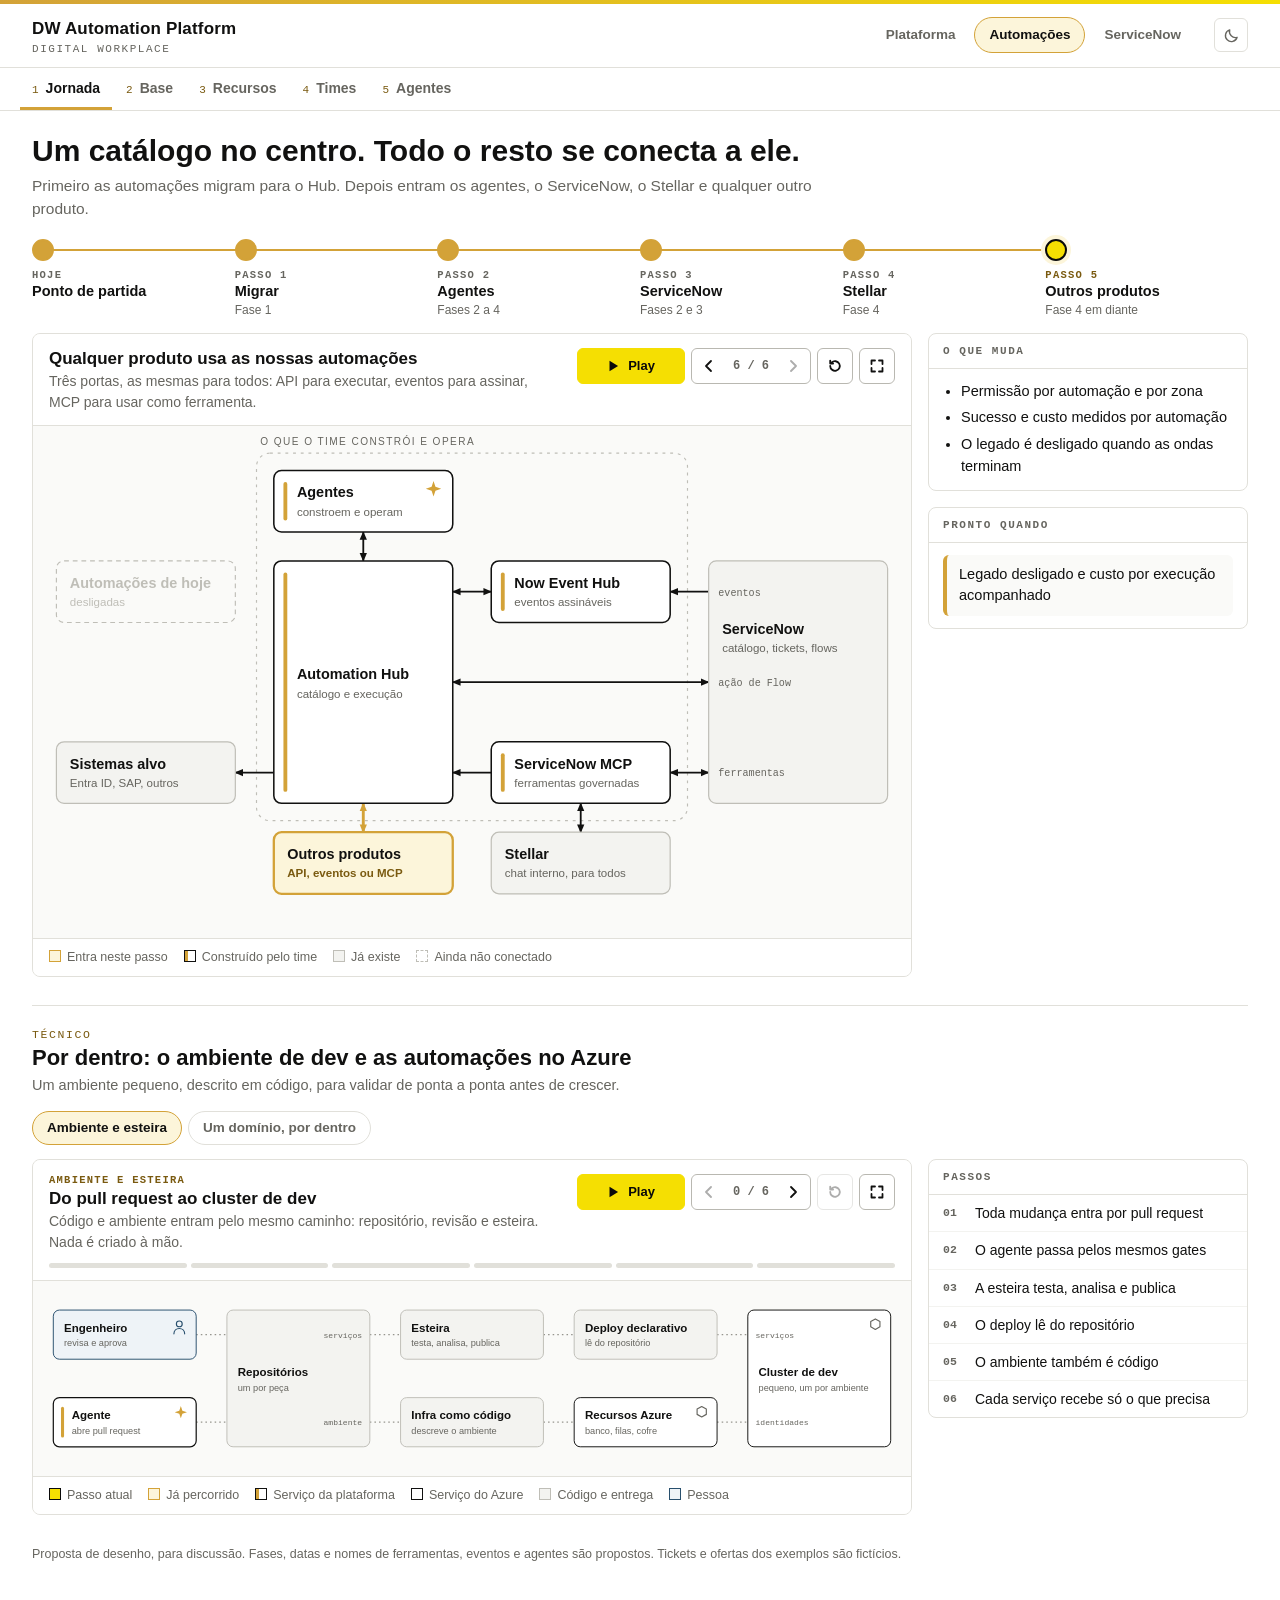
==== automacoes/index.html @ f4c71e17 "ServiceNow: modelo de operação e de desenvolvimento por fase, com cada etapa no Azure; Stellar como " ====
<!doctype html>
<html lang="pt-BR">
<head>
<meta charset="utf-8">
<meta name="viewport" content="width=device-width,initial-scale=1,viewport-fit=cover">
<meta name="robots" content="noindex,nofollow">
<link rel="icon" href="data:image/svg+xml,%3Csvg xmlns='http://www.w3.org/2000/svg' viewBox='0 0 32 32'%3E%3Crect width='32' height='32' rx='7' fill='%23111110'/%3E%3Crect x='7' y='8' width='5' height='16' rx='2.5' fill='%23D3A238'/%3E%3Ccircle cx='20' cy='16' r='5' fill='%23F5DF02'/%3E%3C/svg%3E">
<title>Time de automações · DW Automation Platform</title>
<link rel="stylesheet" href="../assets/site.css?v=6">
<script src="../assets/theme.js?v=6"></script>
</head>
<body>
<header class="band">
  <div class="bar"></div>
  <div class="wrap bandrow">
    <a class="brand" href="../"><b>DW Automation Platform</b><span>Digital Workplace</span></a>
    <nav class="pages" id="pages" aria-label="Páginas"></nav>
    <button class="theme" id="theme" type="button" aria-label="Tema escuro" aria-pressed="false" title="Mudar para o tema escuro">
      <svg class="moon" viewBox="0 0 20 20" aria-hidden="true"><path d="M16.6 12.1A7 7 0 0 1 7.9 3.4a7 7 0 1 0 8.7 8.7z"/></svg>
      <svg class="sun" viewBox="0 0 20 20" aria-hidden="true"><circle cx="10" cy="10" r="3.4"/><path d="M10 2.2v2M10 15.8v2M2.2 10h2M15.8 10h2M4.5 4.5l1.4 1.4M14.1 14.1l1.4 1.4M4.5 15.5l1.4-1.4M14.1 5.9l1.4-1.4"/></svg>
    </button>
  </div>
  <div class="subnav"><div class="wrap"><nav id="nav" aria-label="Seções"></nav></div></div>
</header>
<main class="wrap" id="view"></main>
<footer class="wrap foot">
  <p>Proposta de desenho, para discussão. Fases, datas e nomes de ferramentas, eventos e agentes são propostos. Tickets e ofertas dos exemplos são fictícios.</p>
</footer>
<script src="../assets/map.js?v=6"></script>
<script src="../assets/ui.js?v=6"></script>
<script src="../assets/team-data.js?v=6"></script>
<script src="../assets/team.js?v=6"></script>
</body>
</html>
---- assets/site.css ----
/* DW Automation Platform. Dois temas com a mesma paleta (preto, branco, dourado e amarelo): branco por padrão, escuro por escolha.
   Três páginas com o mesmo cabeçalho; o conteúdo vem dos arquivos de dados em assets/. */
:root{
  --bg:#FFFFFF; --surface:#FAFAF8; --card:#FFFFFF; --faint:#F3F3F0;
  --ink:#111110; --muted:#66655F; --line:#E1E0DA; --ghost:#BFBEB7; --edge:#96958E;
  --gold:#D3A238; --gold-ink:#7A5A10; --gold-soft:#FCF5DA; --yellow:#F5DF02;
  --person:#284F6D; --person-soft:#EEF3F7;
  --go:#1F6B3A; --go-soft:#E7F2E9; --stop:#A3261C; --stop-soft:#FAE9E6;
  --inv:#FCF5DA; --inv-ink:#111110; --inv-acc:#7A5A10; --inv-line:#D3A238;
  --band:#FFFFFF; --band-ink:#111110; --band-muted:#66655F; --band-line:#E1E0DA;
  --tab-acc:#7A5A10; --tab-mark:#D3A238;
  --btn-line:#B9B8B1; --rule:#111110; --rule-w:2px; --r:8px; --r-s:6px; --r-pill:999px;
  --sans:"Helvetica Neue",Helvetica,Arial,sans-serif;
  --mono:ui-monospace,SFMono-Regular,Menlo,Consolas,monospace;
  color-scheme:light;
}
/* Tema escuro: entra pelo botão do cabeçalho (assets/theme.js). Cantos retos, borda clara nos botões. */
:root[data-theme="dark"]{
  --bg:#0F0F0D; --surface:#181711; --card:#1E1D17; --faint:#27261F;
  --ink:#F3F1E9; --muted:#A8A497; --line:#38362D; --ghost:#66625A; --edge:#8F8B7E;
  --gold:#D3A238; --gold-ink:#E3BE62; --gold-soft:#352C12; --yellow:#F5DF02;
  --person:#9CC0DA; --person-soft:#1C2932;
  --go:#86CF9B; --go-soft:#17291C; --stop:#F0988D; --stop-soft:#341A19;
  --inv:#2A281E; --inv-ink:#FFFFFF; --inv-acc:#F5DF02; --inv-line:#F5DF02;
  --band:#0A0A0A; --band-ink:#FFFFFF; --band-muted:#B9B6AB; --band-line:#26251F;
  --tab-acc:#D3A238; --tab-mark:#F5DF02;
  --btn-line:#F3F1E9; --rule:#F3F1E9; --rule-w:3px; --r:0px; --r-s:0px; --r-pill:0px;
  color-scheme:dark;
}

*{box-sizing:border-box}
html{-webkit-text-size-adjust:100%}
body{margin:0;background:var(--bg);color:var(--ink);font:15px/1.5 var(--sans)}
button{font:inherit;color:inherit}
h1,h2,h3,p{margin:0}
[hidden]{display:none!important}
.wrap{max-width:1480px;margin:0 auto;padding-inline:clamp(16px,3vw,32px)}
:focus-visible{outline:2px solid var(--gold);outline-offset:2px}

/* cabeçalho: marca, páginas e tema; logo abaixo, as seções da página */
.band{background:var(--band);color:var(--band-ink);box-shadow:0 1px 0 var(--band-line)}
.bar{height:4px;background:linear-gradient(90deg,#D3A238,#F5DF02)}
.bandrow{display:flex;flex-wrap:wrap;gap:10px 18px;align-items:center;padding-block:12px}
.brand{display:grid;gap:1px;color:inherit;text-decoration:none;margin-right:auto}
.brand b{font-size:17px;letter-spacing:.01em}
.brand span{font:11px var(--mono);letter-spacing:.14em;text-transform:uppercase;color:var(--band-muted)}
.pages{display:flex;gap:4px}
.pages a{color:var(--band-muted);text-decoration:none;font-weight:700;font-size:13.5px;padding:7px 14px;border:1px solid transparent;border-radius:var(--r-pill);white-space:nowrap}
.pages a:hover{color:var(--band-ink);border-color:var(--band-line)}
.pages a[aria-current="page"]{background:var(--inv);border-color:var(--inv-line);color:var(--inv-ink)}
.theme{appearance:none;flex:none;width:34px;height:34px;padding:0;display:grid;place-items:center;border:1px solid var(--line);border-radius:var(--r-s);background:none;color:var(--band-muted);cursor:pointer}
.theme:hover{color:var(--band-ink);border-color:var(--band-ink)}
.theme svg{width:17px;height:17px;fill:none;stroke:currentColor;stroke-width:1.6;stroke-linecap:round;stroke-linejoin:round}
.theme .sun{display:none}
:root[data-theme="dark"] .theme .sun{display:block}
:root[data-theme="dark"] .theme .moon{display:none}
.subnav{border-top:1px solid var(--band-line)}
#nav{display:flex;flex-wrap:wrap;gap:0 2px;margin-inline:-12px}
.tab{appearance:none;border:0;background:none;color:var(--band-muted);font-weight:700;font-size:14px;padding:10px 12px 8px;border-bottom:3px solid transparent;cursor:pointer;white-space:nowrap}
.tab:hover{color:var(--band-ink)}
.tab[aria-current="page"]{color:var(--band-ink);border-bottom-color:var(--tab-mark)}
.tab i{font:normal 11px var(--mono);color:var(--tab-acc);margin-right:7px}

/* cabeçalho de cada tela e de cada bloco */
main{padding-block:24px 8px;display:grid;gap:18px;grid-template-columns:minmax(0,1fr)}
.head{display:grid;gap:6px}
.head h1{font-size:clamp(22px,2.5vw,30px);line-height:1.15;text-wrap:balance}
.head .lead{color:var(--muted);max-width:96ch;font-size:15.5px}
.eyebrow{font:11.5px var(--mono);letter-spacing:.14em;text-transform:uppercase;color:var(--gold-ink)}
.sect{display:grid;gap:4px;margin-top:10px;padding-top:22px;border-top:1px solid var(--line);scroll-margin-top:12px}
.sect h2{font-size:clamp(18px,1.9vw,22px);line-height:1.2;text-wrap:balance}
.sect .sub{color:var(--muted);font-size:14.5px;max-width:96ch}
.part{display:grid;gap:14px;grid-template-columns:minmax(0,1fr)}

/* menu de troca: uma linha de botões, com o nome do grupo antes de cada grupo */
.seg{display:flex;flex-wrap:wrap;gap:8px 20px;align-items:center}
.seg-grp{display:flex;flex-wrap:wrap;gap:6px;align-items:center;min-width:0}
.seg-g{font:11px var(--mono);letter-spacing:.12em;text-transform:uppercase;color:var(--muted);margin-right:2px}
.seg-b{appearance:none;border:1px solid var(--line);border-radius:var(--r-pill);background:var(--card);color:var(--muted);font-weight:700;font-size:13.5px;line-height:1.2;padding:8px 14px;cursor:pointer;white-space:nowrap}
.seg-b:hover{border-color:var(--ink);color:var(--ink)}
.seg-b[aria-pressed="true"]{background:var(--inv);border-color:var(--inv-line);color:var(--inv-ink)}
.seg-b i{font:normal 11px var(--mono);margin-left:7px;color:var(--muted)}
.seg-b[aria-pressed="true"] i{color:var(--inv-acc)}

/* linha do tempo: fases e passos da jornada */
.tl{list-style:none;margin:0;padding:0;display:grid;grid-auto-flow:column;grid-auto-columns:minmax(0,1fr)}
.tl li{position:relative;min-width:0}
.tl li:before{content:"";position:absolute;left:11px;right:-11px;top:10px;height:2px;background:var(--line)}
.tl li:last-child:before{display:none}
.tl li.reached:before{background:var(--gold)}
.tl li.now:before{background:var(--line)}
.tl-b{appearance:none;border:0;background:none;width:100%;padding:0 12px 0 0;text-align:left;cursor:pointer;display:grid;gap:1px;position:relative;min-width:0}
.tl-b i{display:block;width:22px;height:22px;border-radius:50%;border:2px solid var(--ghost);background:var(--bg);margin-bottom:7px;transition:background .2s,border-color .2s,box-shadow .2s}
.tl-b:hover i{border-color:var(--ink)}
.reached .tl-b i{border-color:var(--gold);background:var(--gold)}
.now .tl-b i{border-color:#0A0A0A;background:var(--yellow);box-shadow:0 0 0 4px var(--gold-soft)}
.tl-b b{font:700 10.5px var(--mono);letter-spacing:.12em;text-transform:uppercase;color:var(--muted)}
.tl-b span{font-weight:700;font-size:14.5px;line-height:1.25;color:var(--muted)}
.tl-b small{color:var(--muted);font-size:12px}
.reached .tl-b span{color:var(--ink)}
.now .tl-b b{color:var(--gold-ink)}

/* palco: o que se vê, os controles, o desenho e a legenda */
.work{display:grid;gap:16px;grid-template-columns:minmax(0,1fr) 320px;align-items:start}
.work.solo{grid-template-columns:minmax(0,1fr)}
.stage{border:1px solid var(--line);border-radius:var(--r);background:var(--surface);min-width:0;overflow:hidden;overflow:clip}
.stage-head{background:var(--card);border-bottom:1px solid var(--line)}
.stage.deck .stage-head{position:sticky;top:0;z-index:3}   /* no quadro, o texto do passo acompanha a rolagem */
.stage-top{display:flex;flex-wrap:wrap;gap:10px 16px;align-items:flex-start;justify-content:space-between;padding:14px 16px 12px}
.stage.play .stage-top{padding-bottom:10px}
.stage.quiet .stage-top{padding-bottom:12px}
.stage.quiet .prog{display:none}
.st-text{flex:1 1 340px;min-width:0;display:grid;gap:2px;align-content:start}
.st-text .k{font:700 10.5px var(--mono);letter-spacing:.12em;text-transform:uppercase;color:var(--gold-ink)}
.st-text h2{font-size:17px;line-height:1.25}
.st-text .js-sub{color:var(--muted);font-size:14px;max-width:92ch}
.st-text .js-sub b{font:700 10.5px var(--mono);letter-spacing:.12em;text-transform:uppercase;color:var(--gold-ink);margin-right:7px}
.st-text .js-sub b.cnt{margin:0 0 0 4px;white-space:nowrap}
.st-text .two{display:grid;grid-template-columns:repeat(2,minmax(0,1fr));gap:4px 28px}
.stage.wide .st-text .js-sub{max-width:150ch}
.ctl{display:flex;flex-wrap:wrap;gap:6px;align-items:center}
.btn{appearance:none;border:1px solid var(--btn-line);border-radius:var(--r-s);background:var(--card);font-weight:700;font-size:13px;padding:8px 12px;cursor:pointer}
.btn:hover:not(:disabled){border-color:var(--ink)}
.btn.pri,.btn.pri:hover:not(:disabled){display:inline-flex;align-items:center;justify-content:center;gap:7px;height:36px;min-width:108px;padding:0 14px 0 12px;background:var(--yellow);border-color:var(--yellow);color:#0A0A0A}
.btn:disabled{opacity:.38;cursor:default}
.ib{appearance:none;flex:none;width:36px;height:36px;padding:0;display:grid;place-items:center;border:1px solid var(--btn-line);border-radius:var(--r-s);background:var(--card);color:var(--ink);cursor:pointer}
.ib:hover:not(:disabled){border-color:var(--ink)}
.ib:disabled{opacity:.34;cursor:default}
.ib svg,.btn svg{width:16px;height:16px;fill:none;stroke:currentColor;stroke-width:1.8;stroke-linecap:round;stroke-linejoin:round}
.ctl-nav{display:flex;align-items:center;border:1px solid var(--btn-line);border-radius:var(--r-s);background:var(--card)}
.ctl-nav .ib{border:0;background:none;width:34px;height:34px}
.ctl-n{font:700 12px var(--mono);font-variant-numeric:tabular-nums;min-width:50px;text-align:center;color:var(--muted)}
.prog{display:flex;gap:4px;padding:0 16px 12px}
.prog button{appearance:none;flex:1;min-width:0;height:5px;padding:0;border:0;border-radius:3px;background:var(--line);cursor:pointer;position:relative}
.prog button:before{content:"";position:absolute;inset:-9px 0}
.prog button:hover{background:var(--ghost)}
.prog button.past{background:var(--gold)}
.prog button.cur{background:var(--ink)}
.prog button.cur.run{background:var(--line);overflow:hidden}
.prog button.cur.run:after{content:"";position:absolute;inset:0;background:var(--ink);transform-origin:left center;animation:fill var(--dwell,3000ms) linear both}
@keyframes fill{from{transform:scaleX(0)}to{transform:scaleX(1)}}
.scroll{overflow-x:auto;padding:6px 8px}
.map{display:block;width:100%;height:auto;min-width:780px;max-width:1180px;margin:0 auto}
.legend{display:flex;flex-wrap:wrap;gap:6px 16px;padding:9px 16px;border-top:1px solid var(--line);background:var(--card);font-size:12.5px;color:var(--muted)}
.legend i{display:inline-block;width:12px;height:12px;margin-right:6px;vertical-align:-1px;border:1.5px solid var(--ghost);background:var(--card)}
.legend .l-core{border-color:var(--ink);box-shadow:inset 3px 0 0 var(--gold)}
.legend .l-az{border-color:var(--ink)}
.legend .l-ext{background:var(--faint)}
.legend .l-person{border-color:var(--person);background:var(--person-soft)}
.legend .l-act{border-color:#0A0A0A;background:var(--yellow)}
.legend .l-new{border-color:var(--gold);background:var(--gold-soft)}
.legend .l-ghost{border-style:dashed}
.legend .l-team{border-color:var(--person);background:var(--person-soft);box-shadow:inset 3px 0 0 var(--person)}
.legend .rq{color:var(--stop);margin-right:5px} .legend .ar{font-family:var(--mono);color:var(--gold-ink);margin-right:5px}

/* painel lateral: passos, o que entra, critério de saída */
.side{display:grid;gap:16px;min-width:0}
.panel{border:1px solid var(--line);border-radius:var(--r);background:var(--card);min-width:0;overflow:hidden}
.panel>h2{font:700 11px var(--mono);letter-spacing:.14em;text-transform:uppercase;color:var(--muted);padding:11px 14px;border-bottom:1px solid var(--line)}
.steps{list-style:none;margin:0;padding:0}
.steps li{display:grid;grid-template-columns:26px minmax(0,1fr);gap:3px 6px;padding:9px 14px;border-bottom:1px solid var(--faint);cursor:pointer;font-size:14px;line-height:1.3}
.steps li:last-child{border-bottom:0}
.steps .n{font:700 11.5px var(--mono);color:var(--muted);padding-top:2px}
.steps b{font-weight:400}
.steps li.past{color:var(--muted)}
.steps li.cur{background:var(--gold-soft)} .steps li.cur b{font-weight:700} .steps li.cur .n{color:var(--gold-ink)}
.steps li:hover{background:var(--faint)} .steps li.cur:hover{background:var(--gold-soft)}
.pbody{padding:12px 14px;display:grid;gap:10px;font-size:14.5px}
.pbody ul{margin:0;padding-left:18px;display:grid;gap:5px}
.gate{border-left:4px solid var(--gold);border-radius:var(--r-s);background:var(--surface);padding:9px 12px}
.lab{font:700 10.5px var(--mono);letter-spacing:.12em;text-transform:uppercase;color:var(--muted)}
.link{appearance:none;border:0;background:none;padding:0;color:var(--gold-ink);font-weight:700;text-decoration:underline;text-underline-offset:2px;cursor:pointer;text-align:left;font-size:14px}
.link:hover{color:var(--ink)}
.goes{display:flex;flex-wrap:wrap;gap:6px}

/* quadro de artefatos: o que cada caso de uso entrega */
.board{display:grid;gap:12px;padding:16px;grid-template-columns:repeat(12,minmax(0,1fr));grid-auto-rows:max-content;align-items:start}
.ac{grid-column:span 4;border:1px solid var(--line);border-radius:var(--r);background:var(--card);display:grid;align-content:start;min-width:0;overflow:hidden;transition:opacity .25s,border-color .2s,box-shadow .2s}
.ac.wide{grid-column:span 8}
.ac.dim{opacity:.36}
.ac.act{border-color:var(--gold);box-shadow:0 0 0 2px var(--gold)}
.ac>header{display:grid;gap:3px;padding:10px 12px 9px;border-bottom:1px solid var(--faint);transition:background .2s}
.ac.act>header{background:var(--gold-soft)}
.ac>header small{font:700 10px var(--mono);letter-spacing:.12em;text-transform:uppercase;color:var(--muted)}
.ac>header b{font-size:14.5px;line-height:1.25}
.ac-b{padding:10px 12px 12px;display:grid;gap:9px;font-size:13.5px;line-height:1.4}
.ac>footer{padding:7px 12px;border-top:1px solid var(--faint);font:10.5px var(--mono);letter-spacing:.04em;color:var(--muted)}
.st{display:inline-block;justify-self:start;font:700 10px var(--mono);letter-spacing:.08em;text-transform:uppercase;padding:2px 8px;border-radius:var(--r-pill);background:var(--faint);color:var(--muted);white-space:nowrap}
.st-ok{background:var(--go-soft);color:var(--go)} .st-ko{background:var(--stop-soft);color:var(--stop)} .st-wait{background:var(--gold-soft);color:var(--gold-ink)}
.kv{margin:0;display:grid;gap:6px}
.kv div{display:grid;grid-template-columns:104px minmax(0,1fr);gap:8px}
.kv dt{color:var(--muted);font-size:12.5px}
.kv dd{margin:0;overflow-wrap:anywhere}
.fld{list-style:none;margin:0;padding:0}
.fld li{display:grid;gap:4px;padding:8px 0;border-top:1px solid var(--faint)}
.fld li:first-child{border-top:0;padding-top:0} .fld li:last-child{padding-bottom:0}
.ac.wide .fld li{grid-template-columns:minmax(0,1fr) minmax(0,1.5fr) minmax(0,1.1fr);gap:4px 14px;align-items:baseline;padding:9px 0}
.fld b em{font-style:normal;color:var(--stop);margin-left:3px}
.fld .ty{font-size:12.5px;color:var(--muted);display:grid;gap:4px}
.fld .to{font:11.5px var(--mono);color:var(--gold-ink)}
.opts{display:flex;flex-wrap:wrap;gap:4px}
.opts i{font-style:normal;font-size:12px;line-height:1.5;border:1px solid var(--line);border-radius:var(--r-pill);padding:0 8px;background:var(--surface)}
.flow{list-style:none;margin:0;padding:0}
.flow li{position:relative;padding:0 0 11px 22px;display:grid;gap:1px}
.flow li:last-child{padding-bottom:0}
.flow li:before{content:"";position:absolute;left:0;top:4px;width:10px;height:10px;border-radius:50%;border:2px solid var(--ghost);background:var(--card)}
.flow li:after{content:"";position:absolute;left:6px;top:17px;bottom:-1px;width:2px;background:var(--line)}
.flow li:last-child:after{display:none}
.flow small{font:700 10px var(--mono);letter-spacing:.1em;text-transform:uppercase;color:var(--muted)}
.flow li.hl:before{border-color:var(--gold);background:var(--gold)}
.flow li.hl small{color:var(--gold-ink)}
.flow .ends{display:grid;gap:4px;margin-top:3px}
.slabar{position:relative;height:8px;border-radius:4px;background:var(--faint);margin:16px 0 2px}
.slabar i{position:absolute;inset:0 auto 0 0;border-radius:4px;background:var(--gold)}
.slabar span{position:absolute;top:-17px;transform:translateX(-50%);font:700 10px var(--mono);color:var(--gold-ink);white-space:nowrap}
.slabar span:after{content:"";position:absolute;left:50%;top:14px;width:2px;height:14px;background:var(--ink)}
.rows{list-style:none;margin:0;padding:0}
.rows li{display:flex;justify-content:space-between;align-items:baseline;gap:10px;padding:6px 0;border-top:1px solid var(--faint)}
.rows li:first-child{border-top:0;padding-top:0} .rows li:last-child{padding-bottom:0}
.rows li>span{min-width:0;overflow-wrap:anywhere}
.rows small{display:block;color:var(--muted);font-size:12px}
.rows li.new{margin-inline:-6px;padding-inline:6px;background:var(--gold-soft);border-radius:var(--r-s);border-top-color:transparent}
.rows li.new+li{border-top-color:transparent}
.code{margin:0;font:12px/1.55 var(--mono);background:var(--faint);border-radius:var(--r-s);padding:10px 12px;overflow-x:auto;white-space:pre;tab-size:2}
.code b{font-weight:700;color:var(--gold-ink)}
.q{margin:0;border-left:3px solid var(--gold);padding:1px 0 1px 10px}
.pv{display:grid;gap:8px;border:1px solid var(--line);border-radius:var(--r-s);background:var(--surface);padding:11px 12px 12px}
.pv-f{display:grid;gap:3px}
.pv-f small{font-size:12px;color:var(--muted)} .pv-f em{font-style:normal;color:var(--stop);margin-left:3px}
.pv-f i{font-style:normal;display:block;border:1px solid var(--btn-line);border-radius:var(--r-s);background:var(--card);padding:5px 9px;min-height:30px;position:relative}
.pv-f i.ph{color:var(--muted)}
.pv-f i.choice,.pv-f i.ref,.pv-f i.date{padding-right:26px}
.pv-f i.choice:after{content:"";position:absolute;right:10px;top:10px;width:6px;height:6px;border:solid var(--muted);border-width:0 1.6px 1.6px 0;transform:rotate(45deg)}
.pv-f i.ref:after{content:"";position:absolute;right:9px;top:8px;width:9px;height:9px;border:1.6px solid var(--muted);border-radius:50%}
.pv-c{display:flex;gap:8px;align-items:center}
.pv-c i{flex:none;width:16px;height:16px;border:1px solid var(--btn-line);border-radius:3px;background:var(--card);position:relative}
.pv-c i.on{background:var(--ink);border-color:var(--ink)}
.pv-c i.on:after{content:"";position:absolute;left:5px;top:1.5px;width:4px;height:8px;border:solid var(--bg);border-width:0 2px 2px 0;transform:rotate(45deg)}
.pv-b{justify-self:start;margin-top:2px;font-weight:700;font-size:12.5px;background:var(--ink);color:var(--bg);border-radius:var(--r-s);padding:5px 14px}
.doc{display:grid;gap:8px}
.doc p{display:grid;gap:1px}
.doc b{font:700 10px var(--mono);letter-spacing:.12em;text-transform:uppercase;color:var(--gold-ink)}

/* modelo operacional: uma coluna por etapa; em cada uma, o que fica com o time e o que a plataforma assume, fase a fase */
.opm{display:grid;gap:14px;padding:14px 16px 16px;grid-template-columns:minmax(0,1fr)}
.opm-top{display:flex;flex-wrap:wrap;gap:8px 28px;align-items:center;justify-content:space-between}
.opm-top>div{display:flex;flex-wrap:wrap;gap:6px;align-items:center}
.opm-top .lab{margin-right:4px}
.who{font-weight:700;font-size:12.5px;line-height:1.5;color:var(--person);background:var(--person-soft);border:1px solid var(--person);border-radius:var(--r-pill);padding:1px 11px}
.pc{font:700 11px/1.5 var(--mono);color:var(--ink);text-decoration:none;border:1.5px solid var(--ink);border-radius:var(--r-s);padding:2px 9px 2px 11px;background:var(--card);box-shadow:inset 3px 0 0 var(--gold);white-space:nowrap}
a.pc:hover{border-color:var(--gold)}
.pc.ghost{border:1.5px dashed var(--ghost);color:var(--muted);box-shadow:none;background:none}
.pc.was{border:1.5px solid var(--ghost);color:var(--muted);box-shadow:none;background:var(--faint)}
.pc.new{background:var(--gold-soft);border-color:var(--gold)}
.opm-row{list-style:none;margin:0;padding:0;display:grid;gap:16px 8px;grid-template-columns:repeat(6,minmax(0,1fr));grid-auto-rows:auto}
.opm-s{display:grid;grid-row:span 3;grid-template-rows:subgrid;row-gap:6px;min-width:0}
.opm-h{--notch:11px;display:flex;align-items:center;gap:8px;min-width:0;min-height:36px;padding:6px 18px;background:var(--faint);transition:background .2s;
  clip-path:polygon(0 0,calc(100% - 11px) 0,100% 50%,calc(100% - 11px) 100%,0 100%,var(--notch) 50%)}
.opm-s:first-child .opm-h{--notch:0px;padding-left:12px}   /* a primeira etapa de cada linha não tem o encaixe à esquerda */
.opm-h i{font:normal 700 11px var(--mono);color:var(--muted)}
.opm-h b{font-size:14px;line-height:1.2}
.opm-s.live .opm-h{background:var(--gold-soft)} .opm-s.live .opm-h i{color:var(--gold-ink)}
.opm-s.fresh .opm-h{background:var(--yellow);color:#0A0A0A} .opm-s.fresh .opm-h i{color:#0A0A0A}
.opm-t{border:1px solid var(--line);border-left:3px solid var(--ghost);border-radius:var(--r-s);background:var(--card);padding:8px 10px 9px;display:grid;gap:3px;align-content:start;transition:background .2s,border-color .2s}
.opm-t small{font:700 9.5px var(--mono);letter-spacing:.12em;text-transform:uppercase;color:var(--muted)}
.opm-t p{font-size:13px;line-height:1.38}
.opm-s.live .opm-t{border-left-color:var(--person);background:var(--person-soft)} .opm-s.live .opm-t small{color:var(--person)}
.opm-c{list-style:none;margin:0;padding:0;display:grid;gap:6px;align-content:start}
.opm-cap{appearance:none;width:100%;text-align:left;font:inherit;color:inherit;border:1px solid var(--line);border-radius:var(--r-s);background:var(--card);padding:8px 10px 9px;display:grid;gap:4px;box-shadow:inset 3px 0 0 var(--gold);transition:background .2s,border-color .2s}
button.opm-cap{cursor:pointer} button.opm-cap:hover{border-color:var(--ink)}
.opm-cap .ph{font:700 9.5px var(--mono);letter-spacing:.12em;text-transform:uppercase;color:var(--gold-ink)}
.opm-cap .tx{font-size:13px;line-height:1.38}
.opm-cap .ft{display:flex;flex-wrap:wrap;gap:4px 5px;align-items:center}
.opm-cap .pz{font:10px/1.5 var(--mono);border:1px solid var(--line);border-radius:calc(var(--r-s) / 2);padding:0 5px;color:var(--muted);background:var(--card)}
.opm-cap .in{margin-left:auto;font-weight:700;font-size:11.5px;color:var(--gold-ink);white-space:nowrap}
.opm-c li.ghost .opm-cap{border-style:dashed;border-color:var(--ghost);background:none;box-shadow:none;color:var(--muted)}
.opm-c li.ghost .ph{color:var(--muted)} .opm-c li.ghost .pz{background:none}
.opm-c li.new .opm-cap{border-color:var(--gold);background:var(--gold-soft);box-shadow:0 0 0 1px var(--gold)}
.opm-c li.new .pz{border-color:var(--gold)}

/* blocos abaixo do palco */
.below{display:grid;gap:18px}
.cols{display:grid;gap:14px;grid-template-columns:repeat(auto-fit,minmax(230px,1fr))}
.cols.n6{grid-template-columns:repeat(3,minmax(0,1fr))}
.col{border-top:var(--rule-w) solid var(--rule);padding-top:10px;display:grid;gap:6px;align-content:start}
.col h3{font-size:15px}
.col p,.col li{font-size:14px;color:var(--muted)}
.col ul{margin:0;padding-left:18px;display:grid;gap:4px}
.tscroll{overflow-x:auto;border:1px solid var(--line);border-radius:var(--r)}
table{border-collapse:collapse;width:100%;font-size:14px;background:var(--card)}
th{text-align:left;font:700 10.5px var(--mono);letter-spacing:.12em;text-transform:uppercase;color:var(--muted);padding:10px 12px;border-bottom:2px solid var(--ink);white-space:nowrap}
td{padding:10px 12px;border-bottom:1px solid var(--faint);vertical-align:top}
tr:last-child td{border-bottom:0}
td.was{color:var(--muted)} td.nb{white-space:nowrap}
.aside{font-size:14px;color:var(--muted);max-width:110ch}
.aside b{color:var(--ink)}
.aside a{color:var(--gold-ink);font-weight:700;text-underline-offset:2px}
.aside a:hover{color:var(--ink)}
.foot{padding-block:22px 34px;color:var(--muted);font-size:12.5px}

/* semáforo de governança */
.sem{display:grid;gap:12px;grid-template-columns:repeat(3,minmax(0,1fr))}
.sem div{border:1px solid var(--line);border-radius:var(--r);background:var(--card);padding:14px 14px 14px 18px;display:grid;gap:5px;align-content:start;position:relative;overflow:hidden}
.sem div:before{content:"";position:absolute;inset:0 auto 0 0;width:5px;background:var(--gold)}
.sem .c-verde:before{background:var(--go)} .sem .c-vermelho:before{background:var(--stop)}
.sem small{font:700 10.5px var(--mono);letter-spacing:.12em;text-transform:uppercase;color:var(--gold-ink)}
.sem .c-verde small{color:var(--go)} .sem .c-vermelho small{color:var(--stop)}
.sem b{font-size:15px;line-height:1.3}
.sem span{font-size:14px;color:var(--muted)}

/* página do time: trilho de passos, cartões, escada de decisão, catálogo de funções */
.mono{font-family:var(--mono);font-size:13.5px}
.mut{color:var(--muted)}
.rail{display:grid;gap:14px}
.rhead,.rstep{display:grid;grid-template-columns:30px minmax(0,1fr) minmax(0,1.5fr) 190px;gap:4px 16px;align-items:baseline}
.rhead{font:700 10.5px var(--mono);letter-spacing:.12em;text-transform:uppercase;color:var(--muted);padding:0 14px 0 18px}
.rsec{border:1px solid var(--line);border-left:4px solid var(--gold);border-radius:var(--r);background:var(--card);overflow:hidden}
.rsec header{display:flex;flex-wrap:wrap;gap:4px 12px;align-items:baseline;padding:10px 14px;background:var(--surface);border-bottom:1px solid var(--line)}
.rsec header b{font-size:15px} .rsec header small{color:var(--muted);font-size:12.5px}
.rstep{padding:10px 14px;border-bottom:1px solid var(--faint)}
.rstep:last-child{border-bottom:0}
.rstep .n{font:700 11.5px var(--mono);color:var(--gold-ink)}
.rstep b{font-size:14.5px}
.rstep p{font-size:14px;color:var(--muted)}
.tagc{font:11.5px var(--mono);color:var(--muted);overflow-wrap:anywhere}
.tagc i{display:block;margin-top:3px;font:700 10.5px var(--mono);letter-spacing:.08em;text-transform:uppercase;color:var(--ink)}
.tagc i:before{content:"";display:inline-block;width:7px;height:7px;margin-right:6px;background:var(--gold)}
.cards{display:grid;gap:12px;grid-template-columns:repeat(3,minmax(0,1fr))}
.card{border:1px solid var(--line);border-top:var(--rule-w) solid var(--rule);border-radius:var(--r-s);background:var(--card);padding:12px 14px 6px;display:grid;gap:8px;align-content:start}
:root:not([data-theme="dark"]) .card{border-top:1px solid var(--line)}
.card h3{font-size:15px}
.card ul{list-style:none;margin:0;padding:0}
.card li{display:flex;justify-content:space-between;align-items:baseline;gap:12px;font-size:14px;border-top:1px solid var(--faint);padding:7px 0}
.card li small{font:10.5px var(--mono);letter-spacing:.06em;color:var(--muted);text-align:right;flex:none;max-width:45%}
.card li small.w-now{color:var(--gold-ink);font-weight:700}
.card li small.w-done{color:var(--ink);font-weight:700}
.ladder{display:grid;grid-template-columns:repeat(5,minmax(0,1fr));gap:4px}
.ladder div{border:1px solid var(--line);border-radius:var(--r-s);background:var(--card);padding:10px 12px 12px;display:grid;gap:2px;align-content:start}
.ladder div:first-child{box-shadow:inset 0 4px 0 var(--rule)}
.ladder div:last-child{box-shadow:inset 0 4px 0 var(--gold);background:var(--gold-soft)}
.ladder small{font:10.5px var(--mono);letter-spacing:.1em;text-transform:uppercase;color:var(--muted)}
.ladder b{font-size:14.5px} .ladder span{font-size:13px;color:var(--muted)}
.fgrid{display:grid;gap:8px;grid-template-columns:repeat(auto-fill,minmax(260px,1fr));align-items:start}
.fcard{appearance:none;text-align:left;border:1px solid var(--line);border-radius:var(--r-s);background:var(--card);padding:10px 12px;display:grid;gap:6px;cursor:pointer;align-content:start;min-width:0}
.fcard:hover{border-color:var(--ink)}
.fcard.named{box-shadow:inset 4px 0 0 var(--gold)}
.fcard.prop{border-style:dashed;border-color:var(--ghost)}   /* proposta: fora do plano de fases */
.fcard.prop:hover{border-color:var(--ink)}
.fcard>small{font:10.5px var(--mono);letter-spacing:.1em;text-transform:uppercase;color:var(--muted)}
.fcard.named>small{color:var(--gold-ink)}
.fcard>b{font-size:14.5px;line-height:1.3}
.chipsm{display:flex;flex-wrap:wrap;gap:4px}
.chipsm i{font:normal 10.5px var(--mono);border:1px solid var(--line);border-radius:calc(var(--r-s) / 2);padding:1px 6px;color:var(--muted)}
.chipsm i.g-agente{background:var(--yellow);border-color:var(--yellow);color:#0A0A0A}
.fcard .more{display:none;gap:6px;font-size:13.5px;color:var(--muted);border-top:1px solid var(--faint);padding-top:8px}
.fcard[aria-expanded="true"] .more{display:grid}
.fcard .more span{display:grid;gap:1px}
.fcard .more em{font:normal 700 10px var(--mono);letter-spacing:.12em;text-transform:uppercase;color:var(--gold-ink)}
.stepper{list-style:none;margin:0;padding:0;display:grid;gap:4px;grid-template-columns:repeat(4,minmax(0,1fr))}
.stepper li{border:1px solid var(--line);border-radius:var(--r-s);background:var(--card);padding:10px 12px 12px;display:grid;gap:2px;align-content:start}
.stepper small{font:700 11.5px var(--mono);color:var(--gold-ink)}
.stepper b{font-size:14.5px} .stepper span{font-size:13px;color:var(--muted)}

/* palco em tela cheia: o desenho ocupa a altura toda; o quadro de cartões rola por dentro */
.work:fullscreen{background:var(--bg);padding:22px;grid-template-columns:minmax(0,1fr) 340px;grid-template-rows:minmax(0,1fr);align-items:stretch;overflow:hidden}
.work.solo:fullscreen{grid-template-columns:minmax(0,1fr)}
.work:fullscreen .stage{display:flex;flex-direction:column;min-height:0}
.work:fullscreen .stage-head{position:static}
.work:fullscreen .scroll{flex:1;display:grid;overflow:hidden;min-height:0}
.work:fullscreen .board{flex:1;min-height:0;align-content:start;overflow:auto}
.work:fullscreen .map{max-width:none!important;min-width:0!important;width:100%;height:100%}
.work:fullscreen .opm{flex:1;min-height:0;overflow:auto;align-content:start}
.work:fullscreen .side{align-content:start;overflow:auto;min-height:0}
.work:fullscreen .st-text h2{font-size:20px} .work:fullscreen .st-text .js-sub{font-size:16px}
.work:fullscreen .steps li{font-size:15.5px}
@media (max-width:760px){
  .work:fullscreen{padding:10px;grid-template-columns:minmax(0,1fr);grid-template-rows:minmax(0,1fr) auto}
  .work:fullscreen .side{max-height:30vh}
}

/* mapa */
.map text{font-family:var(--sans)}
.zone{fill:none;stroke:var(--ghost);stroke-width:1.2;stroke-dasharray:3 5}
.zone-l{font:10.5px var(--mono);letter-spacing:.14em;fill:var(--muted)}
.nd{transition:opacity .25s}
.nd .box{fill:var(--card);stroke:var(--ghost);stroke-width:1.25;transition:fill .2s,stroke .2s}
.nd .t{font-weight:700;font-size:15px;fill:var(--ink)}
.nd .s{font-size:12px;fill:var(--muted)}
.nd .pt{font:10.5px var(--mono);fill:var(--muted)}
.nd .acc{fill:var(--gold)}
.nd .ico{fill:none;stroke:var(--muted);stroke-width:1.5;stroke-linecap:round;stroke-linejoin:round}
.nd.core .box{stroke:var(--ink);stroke-width:1.6}
.nd.core .ico{fill:var(--gold);stroke:none}
.nd.az .box{stroke:var(--ink);stroke-width:1.25}
.nd.ext .box{fill:var(--faint)}
.nd.person .box{fill:var(--person-soft);stroke:var(--person)}
.nd.person .ico{stroke:var(--person)}
.nd.click{cursor:pointer}
.nd:focus{outline:none}
.nd:focus-visible .box{stroke:var(--gold);stroke-width:2.8}
.nd.off{opacity:.28}
.nd.seen .box{fill:var(--gold-soft);stroke:var(--ink);stroke-width:1.8}
.nd.hi .box{stroke:var(--gold);stroke-width:2.8}
.nd.act .box{fill:var(--yellow);stroke:#0A0A0A;stroke-width:2.2}
.nd.act .t,.nd.act .s,.nd.act .pt{fill:#0A0A0A} .nd.act .ico{stroke:#0A0A0A} .nd.act.core .ico{fill:#0A0A0A;stroke:none} .nd.act .acc{fill:#0A0A0A}
.nd.swap .s{fill:var(--gold-ink);font-weight:700} .nd.act.swap .s{fill:#0A0A0A}
.nd.new .box{fill:var(--gold-soft);stroke:var(--gold);stroke-width:2.4}
.nd.new .s{fill:var(--gold-ink);font-weight:700}
.nd.ghost .box{fill:none;stroke:var(--ghost);stroke-width:1.2;stroke-dasharray:5 4}
.nd.ghost .t,.nd.ghost .s,.nd.ghost .pt{fill:var(--ghost)} .nd.ghost .acc{fill:var(--ghost)} .nd.ghost .ico{opacity:.4}
.nd.pulse .box{animation:pulse .9s ease-out 1}
@keyframes pulse{0%{stroke-width:2.2}40%{stroke-width:7}100%{stroke-width:2.2}}
.ed{fill:none;stroke:var(--edge);stroke-width:1.6;transition:opacity .25s,stroke .2s}
.ed.off{opacity:.16}
.ed.in{stroke:var(--edge);stroke-dasharray:2 4}
.ed.seen{stroke:var(--ink);stroke-width:1.9}
.ed.cur,.ed.hi,.ed.new{stroke:var(--gold);stroke-width:3}
.ed.act{stroke:var(--gold);stroke-width:3.2;stroke-dasharray:7 6;animation:dash .5s linear infinite}
.ed.ghost{opacity:0}
@keyframes dash{to{stroke-dashoffset:-13}}
.hit{fill:none;stroke:transparent;stroke-width:18;cursor:pointer}
.mk-idle{fill:var(--edge)} .mk-ink{fill:var(--ink)} .mk-gold{fill:var(--gold)}

/* desenho em raias: uma coluna por participante, uma linha por etapa; a zona tracejada é o Azure */
.seq .nd .t{font-size:12.5px;text-anchor:middle}
.sq-zone{fill:var(--card)}
.sq-hex{fill:none;stroke:var(--muted);stroke-width:1.4;stroke-linejoin:round}
.sq-sep{stroke:var(--line);stroke-width:1;stroke-dasharray:2 4}
.sq-g{font:9.5px var(--mono);letter-spacing:.12em;fill:var(--muted);text-anchor:middle}
.sq-gl{text-anchor:start}
.sq-life{stroke:var(--ghost);stroke-width:1;stroke-dasharray:2 5}
.sq-life.hi{stroke:var(--gold);stroke-width:2.4;stroke-dasharray:none}
.seq.pick .sq-row{transition:opacity .15s}
.seq.pick .sq-row:not(.hit){opacity:.2}
.seq.pick .nd:not(.hi){opacity:.55}
.seq.pick .sq-row.hit .sq-hop,.seq.pick .sq-row.hit .sq-stop,.seq.pick .sq-row.hit .sq-l{opacity:1}
.seq.pick .sq-row.hit .sq-t{fill:var(--ink)}
.sq-row{cursor:pointer}
.sq-band{fill:transparent;transition:fill .15s}
.sq-mark{fill:transparent}
.sq-row:hover .sq-band{fill:var(--faint)}
.sq-row.cur .sq-band{fill:var(--gold-soft)} .sq-row.cur .sq-mark{fill:var(--gold)}
.sq-n{font:700 11px var(--mono);fill:var(--muted)}
.sq-t{font-size:12.5px;fill:var(--ink)}
.sq-row.cur .sq-n{fill:var(--gold-ink)} .sq-row.cur .sq-t{font-weight:700}
.sq-row.next .sq-t{fill:var(--muted)}
.sq-hop{fill:none;stroke:var(--edge);stroke-width:1.5;transition:stroke .2s}
.sq-self{fill:var(--card)}
.sq-stop{fill:var(--card);stroke:var(--edge);stroke-width:1.4}
.sq-l{font:10px var(--mono);fill:var(--muted);text-anchor:middle;paint-order:stroke;stroke:var(--surface);stroke-width:4px;stroke-linejoin:round}
.sq-row.past .sq-hop{stroke:var(--ink);stroke-width:1.8} .sq-row.past .sq-stop{fill:var(--ink);stroke:var(--ink)} .sq-row.past .sq-self{fill:var(--gold-soft)}
.sq-row.cur .sq-hop{stroke:var(--gold);stroke-width:3} .sq-row.cur .sq-self{fill:var(--yellow);stroke:#0A0A0A;stroke-width:1.8}
.sq-row.cur .sq-stop{fill:var(--yellow);stroke:#0A0A0A;stroke-width:1.6} .sq-row.cur .sq-l{fill:var(--gold-ink);font-weight:700;stroke:var(--gold-soft)}
.sq-row.cur .sq-hop.todo{stroke:var(--edge);stroke-width:1.5;stroke-dasharray:2 4;fill:var(--card)}
.sq-row.cur .sq-hop.run{stroke-dasharray:7 6;animation:dash .5s linear infinite}
.sq-row.next .sq-hop,.sq-row.next .sq-stop,.sq-row.next .sq-l{opacity:.45}
.token{fill:var(--yellow);stroke:#0A0A0A;stroke-width:1.6}
@media (prefers-reduced-motion:reduce){ .ed.act,.sq-row.cur .sq-hop.run{animation:none} .nd.pulse .box{animation:none} .prog button.cur.run:after{animation:none} }

@media (max-width:1180px){ .opm-row{grid-template-columns:repeat(3,minmax(0,1fr))} .opm-s:nth-child(3n+1) .opm-h{--notch:0px;padding-left:12px} }
@media (max-width:1080px){ .work{grid-template-columns:minmax(0,1fr)} }
@media (max-width:1000px){ .stepper,.cards,.cols.n6{grid-template-columns:repeat(2,minmax(0,1fr))} .ac{grid-column:span 6} .ac.wide{grid-column:1/-1} }
@media (max-width:760px){
  .opm{padding:12px}
  .bandrow{gap:10px 12px}
  .pages{order:3;flex-basis:100%}
  .pages a{flex:1;text-align:center;padding-inline:8px}
  .rhead{display:none}
  .rstep{grid-template-columns:30px minmax(0,1fr)} .rstep p,.rstep .tagc{grid-column:2}
  .ladder,.sem{grid-template-columns:minmax(0,1fr)}
  .ac,.ac.wide{grid-column:1/-1}
  .ac.wide .fld li{grid-template-columns:minmax(0,1fr);padding:8px 0}
  .board{padding:12px}
  .tl-b{padding-right:6px} .tl-b small{display:none} .tl-b span{font-size:12.5px}
  .seg-g{flex-basis:100%}
  .st-text .two{grid-template-columns:minmax(0,1fr)}
  .scroll{background:
    linear-gradient(to right,var(--surface) 40%,transparent) left center/36px 100% no-repeat local,
    linear-gradient(to left,var(--surface) 40%,transparent) right center/36px 100% no-repeat local,
    linear-gradient(to right,rgba(10,10,10,.22),transparent) left center/12px 100% no-repeat scroll,
    linear-gradient(to left,rgba(10,10,10,.22),transparent) right center/12px 100% no-repeat scroll,var(--surface)}
}
@media (max-width:640px){
  .cards,.cols.n6{grid-template-columns:minmax(0,1fr)}
  /* tabela vira lista: uma linha por bloco, o nome da coluna antes de cada valor */
  .tscroll table,.tscroll tbody,.tscroll tr,.tscroll td{display:block}
  .tscroll thead{display:none}
  .tscroll tr{padding:11px 12px;border-bottom:1px solid var(--faint)}
  .tscroll tr:last-child{border-bottom:0}
  .tscroll td{padding:0;border:0;white-space:normal}
  .tscroll td:not(:first-child){margin-top:6px}
  .tscroll td:not(:first-child):before{content:attr(data-th);display:block;font:700 10px var(--mono);letter-spacing:.12em;text-transform:uppercase;color:var(--muted)}
}
@media (max-width:700px){ .opm-row{grid-template-columns:repeat(2,minmax(0,1fr))} .opm-s:nth-child(3n+1) .opm-h{--notch:11px;padding-left:18px} .opm-s:nth-child(2n+1) .opm-h{--notch:0px;padding-left:12px} }
@media (max-width:560px){ .opm-row{grid-template-columns:minmax(0,1fr);gap:14px} .opm-s .opm-h{clip-path:none;padding-inline:12px} }
@media (max-width:520px){ .tl-b span{display:none} .tl-b b{letter-spacing:.04em} .ctl{width:100%} .btn.pri{flex:1} }
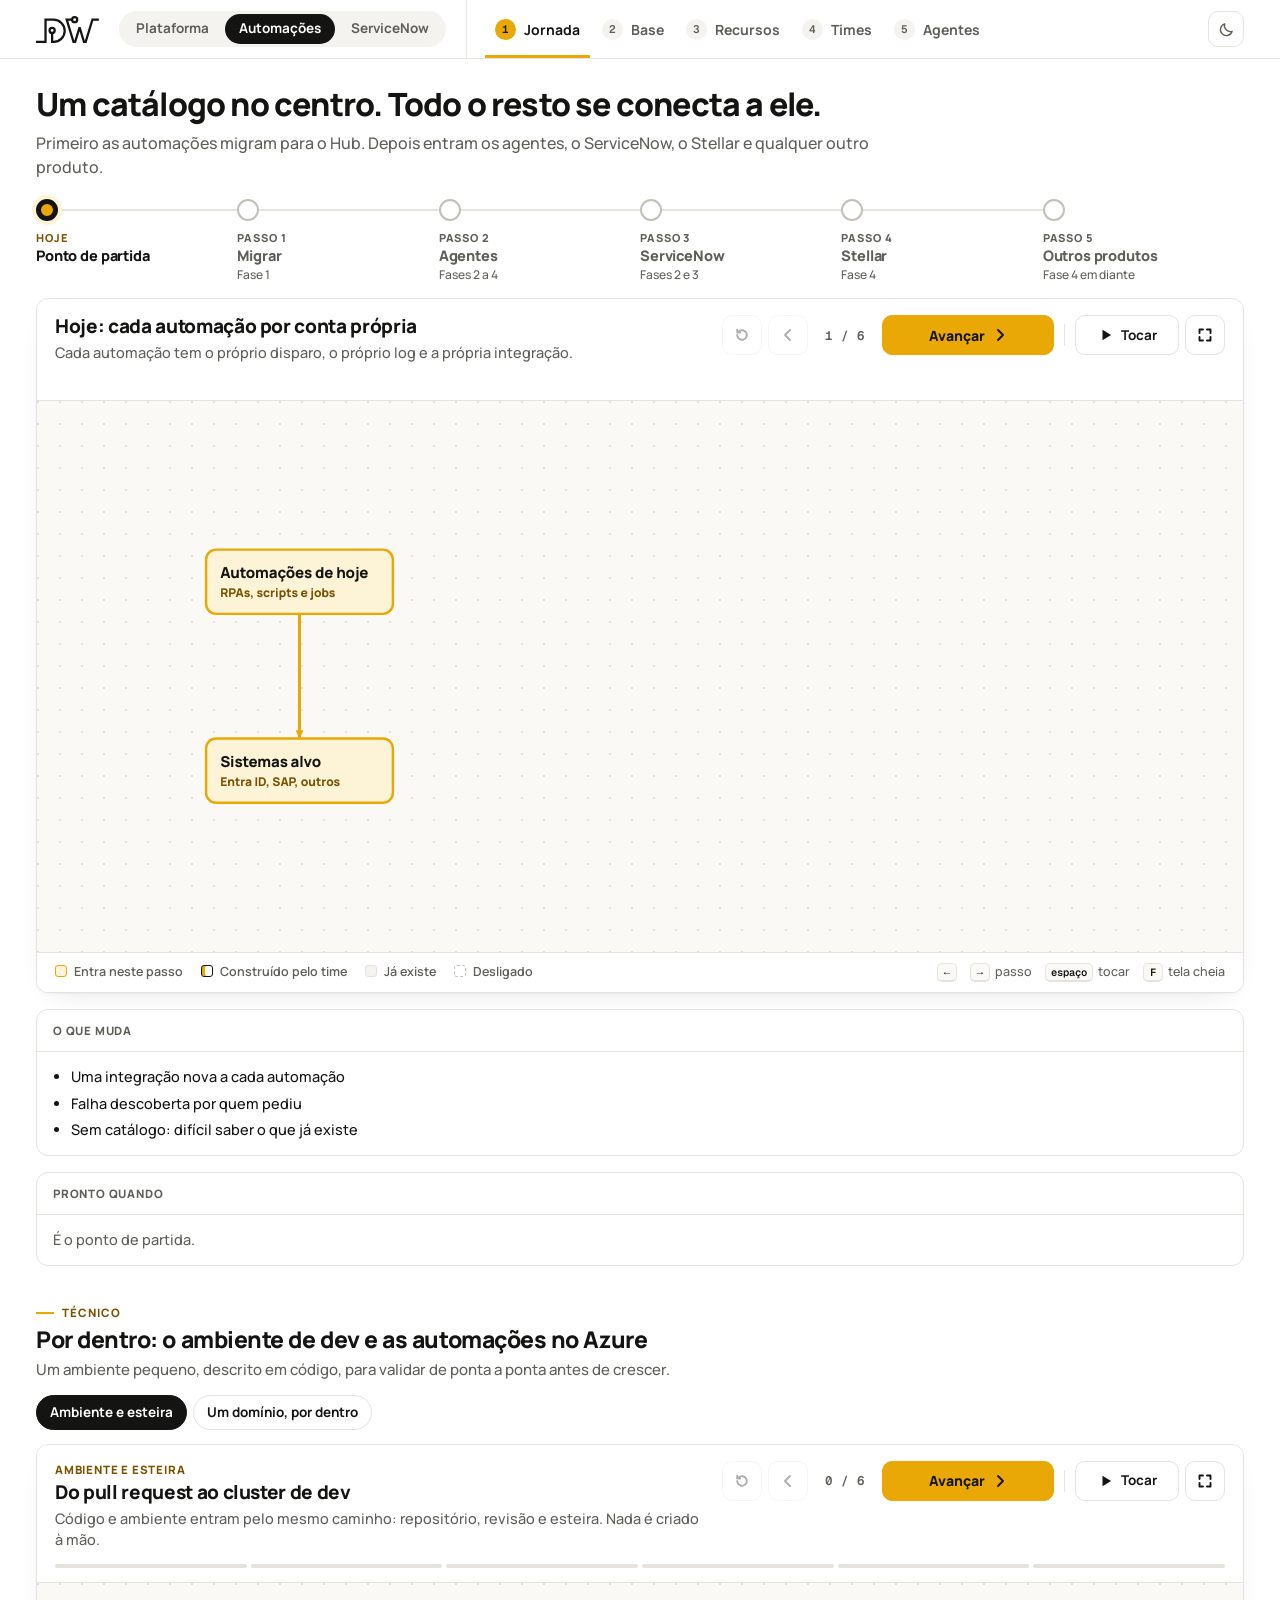
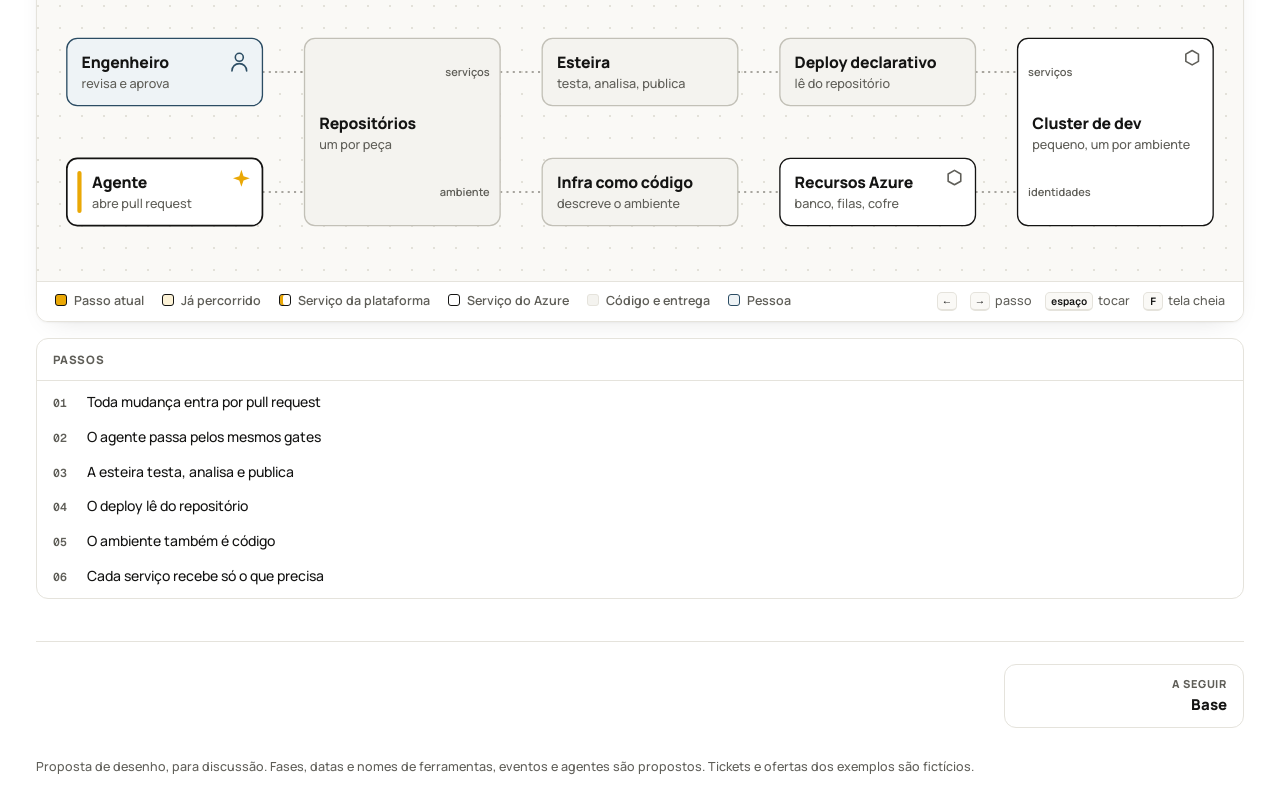
==== commit b35c1785: "Identidade do Digital Workplace, fluxos que se montam passo a passo e ServiceNow por fluxos - Logo d" ====
--- a/automacoes/index.html
+++ b/automacoes/index.html
@@ -4,31 +4,34 @@
 <meta charset="utf-8">
 <meta name="viewport" content="width=device-width,initial-scale=1,viewport-fit=cover">
 <meta name="robots" content="noindex,nofollow">
-<link rel="icon" href="data:image/svg+xml,%3Csvg xmlns='http://www.w3.org/2000/svg' viewBox='0 0 32 32'%3E%3Crect width='32' height='32' rx='7' fill='%23111110'/%3E%3Crect x='7' y='8' width='5' height='16' rx='2.5' fill='%23D3A238'/%3E%3Ccircle cx='20' cy='16' r='5' fill='%23F5DF02'/%3E%3C/svg%3E">
+<link rel="icon" href="../assets/icon.svg?v=8" type="image/svg+xml">
 <title>Time de automações · DW Automation Platform</title>
-<link rel="stylesheet" href="../assets/site.css?v=6">
-<script src="../assets/theme.js?v=6"></script>
+<link rel="stylesheet" href="../assets/site.css?v=8">
+<script src="../assets/theme.js?v=8"></script>
 </head>
 <body>
-<header class="band">
-  <div class="bar"></div>
-  <div class="wrap bandrow">
-    <a class="brand" href="../"><b>DW Automation Platform</b><span>Digital Workplace</span></a>
+<header class="top">
+  <div class="wrap top-in">
+    <a class="brand" href="../" aria-label="DW Automation Platform: início">
+      <svg class="logo" viewBox="0 0 257.28 110.45" fill="none" stroke="currentColor" stroke-width="9.26" aria-hidden="true"><path d="M0 105.82H39.02V15.08H72.09A45.37 45.37 0 0 1 72.09 105.82H66.01V69.54"/><circle cx="66.01" cy="59.09" r="10.45"/><circle cx="158.2" cy="15.08" r="10.45"/><path d="M163.68 110.45L178.29 62.66L192.9 110.45L206.61 110.45L234.35 19.71L257.28 19.71L257.28 10.45L227.5 10.45L199.75 101.19L182.73 45.5L173.85 45.5L156.83 101.19L131.92 19.71L147.75 19.71L147.75 10.45L119.4 10.45L149.98 110.45Z" fill="currentColor" stroke="none"/></svg>
+      <span class="brand-t"><b>Automation Platform</b><small>Digital Workplace</small></span>
+    </a>
     <nav class="pages" id="pages" aria-label="Páginas"></nav>
+    <nav class="tabs" id="nav" aria-label="Seções"></nav>
     <button class="theme" id="theme" type="button" aria-label="Tema escuro" aria-pressed="false" title="Mudar para o tema escuro">
       <svg class="moon" viewBox="0 0 20 20" aria-hidden="true"><path d="M16.6 12.1A7 7 0 0 1 7.9 3.4a7 7 0 1 0 8.7 8.7z"/></svg>
       <svg class="sun" viewBox="0 0 20 20" aria-hidden="true"><circle cx="10" cy="10" r="3.4"/><path d="M10 2.2v2M10 15.8v2M2.2 10h2M15.8 10h2M4.5 4.5l1.4 1.4M14.1 14.1l1.4 1.4M4.5 15.5l1.4-1.4M14.1 5.9l1.4-1.4"/></svg>
     </button>
   </div>
-  <div class="subnav"><div class="wrap"><nav id="nav" aria-label="Seções"></nav></div></div>
 </header>
 <main class="wrap" id="view"></main>
 <footer class="wrap foot">
   <p>Proposta de desenho, para discussão. Fases, datas e nomes de ferramentas, eventos e agentes são propostos. Tickets e ofertas dos exemplos são fictícios.</p>
 </footer>
-<script src="../assets/map.js?v=6"></script>
-<script src="../assets/ui.js?v=6"></script>
-<script src="../assets/team-data.js?v=6"></script>
-<script src="../assets/team.js?v=6"></script>
+<script src="../assets/map.js?v=8"></script>
+<script src="../assets/ui.js?v=8"></script>
+<script src="../assets/data.js?v=8"></script>
+<script src="../assets/team-data.js?v=8"></script>
+<script src="../assets/team.js?v=8"></script>
 </body>
 </html>
--- a/assets/site.css
+++ b/assets/site.css
@@ -1,192 +1,218 @@
-/* DW Automation Platform. Dois temas com a mesma paleta (preto, branco, dourado e amarelo): branco por padrão, escuro por escolha.
-   Três páginas com o mesmo cabeçalho; o conteúdo vem dos arquivos de dados em assets/. */
+/* DW Automation Platform. A identidade vem do logo do Digital Workplace: preto e amarelo, traço único, nós em círculo.
+   Dois temas com a mesma paleta: branco por padrão, escuro por escolha. Três páginas com o mesmo cabeçalho; o conteúdo vem dos arquivos de dados em assets/.
+   Regra de cor: o amarelo marca o agora (o passo atual, o botão de avançar); o preto marca o que está escolhido; o resto é neutro. */
+@font-face{font-family:"Manrope";src:url("fonts/manrope.woff2") format("woff2");font-weight:200 800;font-style:normal;font-display:swap;
+  unicode-range:U+0000-00FF,U+0131,U+0152-0153,U+02BB-02BC,U+02C6,U+02DA,U+02DC,U+2000-206F,U+20AC,U+2122,U+2212,U+2215,U+FEFF,U+FFFD}
+@font-face{font-family:"Geist Mono";src:url("fonts/geist-mono.woff2") format("woff2");font-weight:100 900;font-style:normal;font-display:swap;
+  unicode-range:U+0000-00FF,U+0131,U+0152-0153,U+02BB-02BC,U+02C6,U+02DA,U+02DC,U+2000-206F,U+20AC,U+2122,U+2212,U+2215,U+FEFF,U+FFFD}
 :root{
-  --bg:#FFFFFF; --surface:#FAFAF8; --card:#FFFFFF; --faint:#F3F3F0;
-  --ink:#111110; --muted:#66655F; --line:#E1E0DA; --ghost:#BFBEB7; --edge:#96958E;
-  --gold:#D3A238; --gold-ink:#7A5A10; --gold-soft:#FCF5DA; --yellow:#F5DF02;
-  --person:#284F6D; --person-soft:#EEF3F7;
+  --amber:#EAA806; --amber-hi:#F4B820; --amber-lo:#D49700; --amber-soft:#FDF3D7; --amber-ink:#7A5200;
+  --bg:#FFFFFF; --canvas:#FAF9F6; --card:#FFFFFF; --faint:#F4F3EF; --dot:#E3E1D9;
+  --ink:#141413; --muted:#5F5E58; --line:#E5E3DC; --ghost:#C2C0B7; --edge:#8D8B83;
+  --person:#2B4C63; --person-soft:#EEF3F6;
   --go:#1F6B3A; --go-soft:#E7F2E9; --stop:#A3261C; --stop-soft:#FAE9E6;
-  --inv:#FCF5DA; --inv-ink:#111110; --inv-acc:#7A5A10; --inv-line:#D3A238;
-  --band:#FFFFFF; --band-ink:#111110; --band-muted:#66655F; --band-line:#E1E0DA;
-  --tab-acc:#7A5A10; --tab-mark:#D3A238;
-  --btn-line:#B9B8B1; --rule:#111110; --rule-w:2px; --r:8px; --r-s:6px; --r-pill:999px;
-  --sans:"Helvetica Neue",Helvetica,Arial,sans-serif;
-  --mono:ui-monospace,SFMono-Regular,Menlo,Consolas,monospace;
+  --on:#141413; --on-ink:#FFFFFF;
+  --r:12px; --r-s:8px; --r-pill:999px;
+  --shadow:0 1px 2px rgba(20,20,19,.04),0 10px 28px -16px rgba(20,20,19,.16);
+  --sans:"Manrope","Helvetica Neue",Helvetica,Arial,sans-serif;
+  --mono:"Geist Mono",ui-monospace,SFMono-Regular,Menlo,Consolas,monospace;
+  --top:0px;
   color-scheme:light;
 }
-/* Tema escuro: entra pelo botão do cabeçalho (assets/theme.js). Cantos retos, borda clara nos botões. */
+/* Tema escuro: entra pelo botão do cabeçalho (assets/theme.js). No escuro, o que está escolhido fica amarelo. */
 :root[data-theme="dark"]{
-  --bg:#0F0F0D; --surface:#181711; --card:#1E1D17; --faint:#27261F;
-  --ink:#F3F1E9; --muted:#A8A497; --line:#38362D; --ghost:#66625A; --edge:#8F8B7E;
-  --gold:#D3A238; --gold-ink:#E3BE62; --gold-soft:#352C12; --yellow:#F5DF02;
-  --person:#9CC0DA; --person-soft:#1C2932;
+  --amber:#EAA806; --amber-hi:#F4B820; --amber-lo:#D49700; --amber-soft:#33280A; --amber-ink:#F2C14B;
+  --bg:#0F0F0E; --canvas:#141412; --card:#1A1A17; --faint:#23221E; --dot:#2B2A25;
+  --ink:#F4F2EA; --muted:#A9A69A; --line:#33312B; --ghost:#5E5B52; --edge:#8D897D;
+  --person:#9CC0DA; --person-soft:#1B2831;
   --go:#86CF9B; --go-soft:#17291C; --stop:#F0988D; --stop-soft:#341A19;
-  --inv:#2A281E; --inv-ink:#FFFFFF; --inv-acc:#F5DF02; --inv-line:#F5DF02;
-  --band:#0A0A0A; --band-ink:#FFFFFF; --band-muted:#B9B6AB; --band-line:#26251F;
-  --tab-acc:#D3A238; --tab-mark:#F5DF02;
-  --btn-line:#F3F1E9; --rule:#F3F1E9; --rule-w:3px; --r:0px; --r-s:0px; --r-pill:0px;
+  --on:#EAA806; --on-ink:#141413;
+  --shadow:0 1px 2px rgba(0,0,0,.3),0 10px 28px -16px rgba(0,0,0,.6);
   color-scheme:dark;
 }
 
 *{box-sizing:border-box}
 html{-webkit-text-size-adjust:100%}
-body{margin:0;background:var(--bg);color:var(--ink);font:15px/1.5 var(--sans)}
+body{margin:0;background:var(--bg);color:var(--ink);font:500 15px/1.5 var(--sans);-webkit-font-smoothing:antialiased}
 button{font:inherit;color:inherit}
 h1,h2,h3,p{margin:0}
 [hidden]{display:none!important}
-.wrap{max-width:1480px;margin:0 auto;padding-inline:clamp(16px,3vw,32px)}
-:focus-visible{outline:2px solid var(--gold);outline-offset:2px}
-
-/* cabeçalho: marca, páginas e tema; logo abaixo, as seções da página */
-.band{background:var(--band);color:var(--band-ink);box-shadow:0 1px 0 var(--band-line)}
-.bar{height:4px;background:linear-gradient(90deg,#D3A238,#F5DF02)}
-.bandrow{display:flex;flex-wrap:wrap;gap:10px 18px;align-items:center;padding-block:12px}
-.brand{display:grid;gap:1px;color:inherit;text-decoration:none;margin-right:auto}
-.brand b{font-size:17px;letter-spacing:.01em}
-.brand span{font:11px var(--mono);letter-spacing:.14em;text-transform:uppercase;color:var(--band-muted)}
-.pages{display:flex;gap:4px}
-.pages a{color:var(--band-muted);text-decoration:none;font-weight:700;font-size:13.5px;padding:7px 14px;border:1px solid transparent;border-radius:var(--r-pill);white-space:nowrap}
-.pages a:hover{color:var(--band-ink);border-color:var(--band-line)}
-.pages a[aria-current="page"]{background:var(--inv);border-color:var(--inv-line);color:var(--inv-ink)}
-.theme{appearance:none;flex:none;width:34px;height:34px;padding:0;display:grid;place-items:center;border:1px solid var(--line);border-radius:var(--r-s);background:none;color:var(--band-muted);cursor:pointer}
-.theme:hover{color:var(--band-ink);border-color:var(--band-ink)}
+.wrap{max-width:1480px;margin:0 auto;padding-inline:clamp(16px,3vw,36px)}
+:focus-visible{outline:2px solid var(--ink);outline-offset:2px}
+
+/* cabeçalho: marca, páginas, seções e tema em uma linha só, que acompanha a rolagem */
+.top{position:sticky;top:0;z-index:30;background:var(--bg);border-bottom:1px solid var(--line)}
+.top-in{display:flex;flex-wrap:wrap;align-items:center;gap:0 20px;min-height:58px}
+.brand{display:flex;align-items:center;gap:13px;color:var(--ink);text-decoration:none;flex:none}
+.logo{display:block;height:27px;width:auto;overflow:visible}
+:root[data-theme="dark"] .logo{color:var(--amber)}
+.brand-t{display:grid;line-height:1.15;padding-left:13px;border-left:1px solid var(--line)}
+.brand-t b{font-size:15px;font-weight:800;letter-spacing:-.01em}
+.brand-t small{font-size:11.5px;font-weight:600;color:var(--muted)}
+.pages{display:flex;flex:none;gap:2px;padding:3px;border-radius:var(--r-pill);background:var(--faint)}
+.pages a{color:var(--muted);text-decoration:none;font-weight:700;font-size:13.5px;line-height:1.3;padding:6px 14px;border-radius:var(--r-pill);white-space:nowrap;transition:color .12s,background .12s}
+.pages a:hover{color:var(--ink)}
+.pages a[aria-current="page"]{background:var(--on);color:var(--on-ink)}
+.tabs{display:flex;flex:1;min-width:0;gap:2px;align-self:stretch;overflow-x:auto;scrollbar-width:none;padding-left:18px;border-left:1px solid var(--line)}
+.tabs::-webkit-scrollbar{display:none}
+.tab{appearance:none;border:0;background:none;color:var(--muted);font-weight:700;font-size:14px;padding:0 10px;box-shadow:inset 0 -3px 0 transparent;cursor:pointer;white-space:nowrap;display:flex;align-items:center;gap:8px;transition:color .12s}
+.tab:hover{color:var(--ink)}
+.tab i{flex:none;display:grid;place-items:center;width:21px;height:21px;border-radius:50%;background:var(--faint);font:600 11px var(--mono);font-style:normal;color:var(--muted)}
+.tab[aria-current="page"]{color:var(--ink);box-shadow:inset 0 -3px 0 var(--amber)}
+.tab[aria-current="page"] i{background:var(--amber);color:#141413}
+.theme{appearance:none;flex:none;width:36px;height:36px;padding:0;display:grid;place-items:center;border:1px solid var(--line);border-radius:10px;background:none;color:var(--muted);cursor:pointer;transition:color .12s,border-color .12s}
+.theme:hover{color:var(--ink);border-color:var(--ghost)}
 .theme svg{width:17px;height:17px;fill:none;stroke:currentColor;stroke-width:1.6;stroke-linecap:round;stroke-linejoin:round}
 .theme .sun{display:none}
 :root[data-theme="dark"] .theme .sun{display:block}
 :root[data-theme="dark"] .theme .moon{display:none}
-.subnav{border-top:1px solid var(--band-line)}
-#nav{display:flex;flex-wrap:wrap;gap:0 2px;margin-inline:-12px}
-.tab{appearance:none;border:0;background:none;color:var(--band-muted);font-weight:700;font-size:14px;padding:10px 12px 8px;border-bottom:3px solid transparent;cursor:pointer;white-space:nowrap}
-.tab:hover{color:var(--band-ink)}
-.tab[aria-current="page"]{color:var(--band-ink);border-bottom-color:var(--tab-mark)}
-.tab i{font:normal 11px var(--mono);color:var(--tab-acc);margin-right:7px}
 
 /* cabeçalho de cada tela e de cada bloco */
-main{padding-block:24px 8px;display:grid;gap:18px;grid-template-columns:minmax(0,1fr)}
-.head{display:grid;gap:6px}
-.head h1{font-size:clamp(22px,2.5vw,30px);line-height:1.15;text-wrap:balance}
-.head .lead{color:var(--muted);max-width:96ch;font-size:15.5px}
-.eyebrow{font:11.5px var(--mono);letter-spacing:.14em;text-transform:uppercase;color:var(--gold-ink)}
-.sect{display:grid;gap:4px;margin-top:10px;padding-top:22px;border-top:1px solid var(--line);scroll-margin-top:12px}
-.sect h2{font-size:clamp(18px,1.9vw,22px);line-height:1.2;text-wrap:balance}
-.sect .sub{color:var(--muted);font-size:14.5px;max-width:96ch}
-.part{display:grid;gap:14px;grid-template-columns:minmax(0,1fr)}
-
-/* menu de troca: uma linha de botões, com o nome do grupo antes de cada grupo */
-.seg{display:flex;flex-wrap:wrap;gap:8px 20px;align-items:center}
+main{padding-block:28px 8px;display:grid;gap:20px;grid-template-columns:minmax(0,1fr)}
+.head{display:grid;gap:8px}
+.head h1{font-size:clamp(24px,2.5vw,33px);line-height:1.12;font-weight:800;letter-spacing:-.025em;text-wrap:balance}
+.head .lead{color:var(--muted);max-width:88ch;font-size:16px;line-height:1.5}
+.eyebrow{font-size:11.5px;font-weight:800;letter-spacing:.08em;text-transform:uppercase;color:var(--amber-ink);display:flex;align-items:center;gap:8px}
+.eyebrow:before{content:"";width:18px;height:2px;background:var(--amber)}
+.sect{display:grid;gap:5px;margin-top:18px;scroll-margin-top:calc(var(--top) + 16px)}
+.sect h2{font-size:clamp(19px,1.8vw,23px);line-height:1.2;font-weight:800;letter-spacing:-.02em;text-wrap:balance}
+.sect .sub{color:var(--muted);font-size:15px;max-width:92ch}
+.part{display:grid;gap:14px;grid-template-columns:minmax(0,1fr);scroll-margin-top:calc(var(--top) + 12px)}
+
+/* menu de troca: uma linha de botões, com o nome do grupo antes de cada grupo. O escolhido fica preto. */
+.seg{display:flex;flex-wrap:wrap;gap:8px 18px;align-items:center}
 .seg-grp{display:flex;flex-wrap:wrap;gap:6px;align-items:center;min-width:0}
-.seg-g{font:11px var(--mono);letter-spacing:.12em;text-transform:uppercase;color:var(--muted);margin-right:2px}
-.seg-b{appearance:none;border:1px solid var(--line);border-radius:var(--r-pill);background:var(--card);color:var(--muted);font-weight:700;font-size:13.5px;line-height:1.2;padding:8px 14px;cursor:pointer;white-space:nowrap}
-.seg-b:hover{border-color:var(--ink);color:var(--ink)}
-.seg-b[aria-pressed="true"]{background:var(--inv);border-color:var(--inv-line);color:var(--inv-ink)}
-.seg-b i{font:normal 11px var(--mono);margin-left:7px;color:var(--muted)}
-.seg-b[aria-pressed="true"] i{color:var(--inv-acc)}
-
-/* linha do tempo: fases e passos da jornada */
+.seg-g{font-size:11.5px;font-weight:800;letter-spacing:.07em;text-transform:uppercase;color:var(--muted);margin-right:3px}
+.seg-b{appearance:none;display:inline-flex;align-items:center;gap:7px;border:1px solid var(--line);border-radius:var(--r-pill);background:var(--card);color:var(--ink);font-weight:700;font-size:13.5px;line-height:1.2;padding:8px 13px;cursor:pointer;white-space:nowrap;transition:background .12s,border-color .12s,color .12s}
+.seg-b:hover{border-color:var(--ink)}
+.seg-b[aria-pressed="true"]{background:var(--on);border-color:var(--on);color:var(--on-ink)}
+.seg-b i{font:600 10.5px var(--mono);font-style:normal;color:var(--muted)}
+.seg-b[aria-pressed="true"] i{color:inherit;opacity:.72}
+
+/* linha do tempo: fases e passos da jornada; o ponto atual é um nó do logo */
 .tl{list-style:none;margin:0;padding:0;display:grid;grid-auto-flow:column;grid-auto-columns:minmax(0,1fr)}
 .tl li{position:relative;min-width:0}
 .tl li:before{content:"";position:absolute;left:11px;right:-11px;top:10px;height:2px;background:var(--line)}
 .tl li:last-child:before{display:none}
-.tl li.reached:before{background:var(--gold)}
+.tl li.reached:before{background:var(--ink)}
 .tl li.now:before{background:var(--line)}
 .tl-b{appearance:none;border:0;background:none;width:100%;padding:0 12px 0 0;text-align:left;cursor:pointer;display:grid;gap:1px;position:relative;min-width:0}
-.tl-b i{display:block;width:22px;height:22px;border-radius:50%;border:2px solid var(--ghost);background:var(--bg);margin-bottom:7px;transition:background .2s,border-color .2s,box-shadow .2s}
+.tl-b i{display:block;width:22px;height:22px;border-radius:50%;border:2px solid var(--ghost);background:var(--bg);margin-bottom:8px;transition:background .2s,border-color .2s,box-shadow .2s}
 .tl-b:hover i{border-color:var(--ink)}
-.reached .tl-b i{border-color:var(--gold);background:var(--gold)}
-.now .tl-b i{border-color:#0A0A0A;background:var(--yellow);box-shadow:0 0 0 4px var(--gold-soft)}
-.tl-b b{font:700 10.5px var(--mono);letter-spacing:.12em;text-transform:uppercase;color:var(--muted)}
-.tl-b span{font-weight:700;font-size:14.5px;line-height:1.25;color:var(--muted)}
-.tl-b small{color:var(--muted);font-size:12px}
+.reached .tl-b i{border-color:var(--ink);background:var(--ink)}
+.now .tl-b i{border:5px solid #141413;background:var(--amber);box-shadow:0 0 0 4px var(--amber-soft)}
+:root[data-theme="dark"] .now .tl-b i{border-color:var(--ink)}
+.tl-b b{font-size:11px;font-weight:800;letter-spacing:.08em;text-transform:uppercase;color:var(--muted)}
+.tl-b span{font-weight:800;font-size:14.5px;line-height:1.25;color:var(--muted);letter-spacing:-.01em}
+.tl-b small{color:var(--muted);font-size:12px;font-weight:500}
 .reached .tl-b span{color:var(--ink)}
-.now .tl-b b{color:var(--gold-ink)}
-
-/* palco: o que se vê, os controles, o desenho e a legenda */
-.work{display:grid;gap:16px;grid-template-columns:minmax(0,1fr) 320px;align-items:start}
+.now .tl-b b{color:var(--amber-ink)}
+
+/* palco: em cima, o texto do passo e os controles; embaixo, o desenho e a legenda.
+   Os controles não saem do lugar: têm tamanho fixo, o texto ao lado tem altura travada e a página não rola sozinha. */
+.work{display:grid;gap:16px;grid-template-columns:minmax(0,1fr) 316px;align-items:start}
 .work.solo{grid-template-columns:minmax(0,1fr)}
-.stage{border:1px solid var(--line);border-radius:var(--r);background:var(--surface);min-width:0;overflow:hidden;overflow:clip}
-.stage-head{background:var(--card);border-bottom:1px solid var(--line)}
-.stage.deck .stage-head{position:sticky;top:0;z-index:3}   /* no quadro, o texto do passo acompanha a rolagem */
-.stage-top{display:flex;flex-wrap:wrap;gap:10px 16px;align-items:flex-start;justify-content:space-between;padding:14px 16px 12px}
-.stage.play .stage-top{padding-bottom:10px}
-.stage.quiet .stage-top{padding-bottom:12px}
+.stage{border:1px solid var(--line);border-radius:var(--r);background:var(--card);min-width:0;overflow:hidden;overflow:clip;box-shadow:var(--shadow)}
+.stage-head{position:sticky;top:var(--top);z-index:3;background:var(--card);border-bottom:1px solid var(--line)}
+.stage-top{display:flex;flex-wrap:wrap;gap:12px 20px;align-items:flex-start;justify-content:space-between;padding:16px 18px 12px}
+.stage:not(.play) .stage-top{flex-wrap:nowrap}   /* só o botão de tela cheia: fica sempre no canto, ao lado do texto */
+.stage.quiet .stage-top{padding-bottom:14px}
 .stage.quiet .prog{display:none}
-.st-text{flex:1 1 340px;min-width:0;display:grid;gap:2px;align-content:start}
-.st-text .k{font:700 10.5px var(--mono);letter-spacing:.12em;text-transform:uppercase;color:var(--gold-ink)}
-.st-text h2{font-size:17px;line-height:1.25}
-.st-text .js-sub{color:var(--muted);font-size:14px;max-width:92ch}
-.st-text .js-sub b{font:700 10.5px var(--mono);letter-spacing:.12em;text-transform:uppercase;color:var(--gold-ink);margin-right:7px}
+.st-text{flex:1 1 300px;min-width:0;display:grid;gap:3px;align-content:start}
+.st-text .k{font-size:11.5px;font-weight:800;letter-spacing:.07em;text-transform:uppercase;color:var(--amber-ink)}
+.st-text h2{font-size:19px;line-height:1.25;font-weight:800;letter-spacing:-.018em}
+.st-text .js-sub{color:var(--muted);font-size:14.5px;line-height:1.5;max-width:88ch}
+.st-text .js-sub b{font-size:11px;font-weight:800;letter-spacing:.07em;text-transform:uppercase;color:var(--amber-ink);margin-right:7px}
 .st-text .js-sub b.cnt{margin:0 0 0 4px;white-space:nowrap}
 .st-text .two{display:grid;grid-template-columns:repeat(2,minmax(0,1fr));gap:4px 28px}
 .stage.wide .st-text .js-sub{max-width:150ch}
-.ctl{display:flex;flex-wrap:wrap;gap:6px;align-items:center}
-.btn{appearance:none;border:1px solid var(--btn-line);border-radius:var(--r-s);background:var(--card);font-weight:700;font-size:13px;padding:8px 12px;cursor:pointer}
-.btn:hover:not(:disabled){border-color:var(--ink)}
-.btn.pri,.btn.pri:hover:not(:disabled){display:inline-flex;align-items:center;justify-content:center;gap:7px;height:36px;min-width:108px;padding:0 14px 0 12px;background:var(--yellow);border-color:var(--yellow);color:#0A0A0A}
-.btn:disabled{opacity:.38;cursor:default}
-.ib{appearance:none;flex:none;width:36px;height:36px;padding:0;display:grid;place-items:center;border:1px solid var(--btn-line);border-radius:var(--r-s);background:var(--card);color:var(--ink);cursor:pointer}
-.ib:hover:not(:disabled){border-color:var(--ink)}
+.ctl{display:flex;flex:none;gap:6px;align-items:center}
+.ib{appearance:none;flex:none;width:40px;height:40px;padding:0;display:grid;place-items:center;border:1px solid var(--line);border-radius:10px;background:var(--card);color:var(--ink);cursor:pointer;transition:background .12s,border-color .12s}
+.ib:hover:not(:disabled){background:var(--faint);border-color:var(--ghost)}
+.ib:active:not(:disabled){background:var(--line)}
 .ib:disabled{opacity:.34;cursor:default}
-.ib svg,.btn svg{width:16px;height:16px;fill:none;stroke:currentColor;stroke-width:1.8;stroke-linecap:round;stroke-linejoin:round}
-.ctl-nav{display:flex;align-items:center;border:1px solid var(--btn-line);border-radius:var(--r-s);background:var(--card)}
-.ctl-nav .ib{border:0;background:none;width:34px;height:34px}
-.ctl-n{font:700 12px var(--mono);font-variant-numeric:tabular-nums;min-width:50px;text-align:center;color:var(--muted)}
-.prog{display:flex;gap:4px;padding:0 16px 12px}
-.prog button{appearance:none;flex:1;min-width:0;height:5px;padding:0;border:0;border-radius:3px;background:var(--line);cursor:pointer;position:relative}
+.ib svg,.btn svg{flex:none;width:16px;height:16px;fill:none;stroke:currentColor;stroke-width:1.9;stroke-linecap:round;stroke-linejoin:round}
+.btn{appearance:none;flex:none;height:40px;padding:0 14px;display:inline-flex;align-items:center;justify-content:center;gap:7px;border:1px solid var(--line);border-radius:10px;background:var(--card);color:var(--ink);font-weight:700;font-size:13.5px;white-space:nowrap;cursor:pointer;transition:background .12s,border-color .12s}
+.btn:hover:not(:disabled){background:var(--faint);border-color:var(--ghost)}
+.btn:active:not(:disabled){background:var(--line)}
+.btn:disabled{opacity:.4;cursor:default}
+.btn.js-play{width:104px}
+.btn.pri{width:172px;background:var(--amber);border-color:var(--amber);color:#141413;font-weight:800;font-size:14px}
+.btn.pri:hover:not(:disabled){background:var(--amber-hi);border-color:var(--amber-hi)}
+.btn.pri:active:not(:disabled){background:var(--amber-lo);border-color:var(--amber-lo)}
+.btn.pri:disabled{background:var(--faint);border-color:var(--line);color:var(--muted);opacity:1}
+.ctl-n{flex:none;width:62px;text-align:center;white-space:nowrap;font:600 12.5px var(--mono);font-variant-numeric:tabular-nums;color:var(--muted)}
+.ctl-sep{flex:none;width:1px;height:22px;background:var(--line);margin-inline:4px}
+.prog{display:flex;gap:4px;padding:0 18px 14px}
+.prog button{appearance:none;flex:1;min-width:0;height:4px;padding:0;border:0;border-radius:2px;background:var(--line);cursor:pointer;position:relative}
 .prog button:before{content:"";position:absolute;inset:-9px 0}
 .prog button:hover{background:var(--ghost)}
-.prog button.past{background:var(--gold)}
-.prog button.cur{background:var(--ink)}
+.prog button.past{background:var(--ink)}
+.prog button.cur{background:var(--amber)}
 .prog button.cur.run{background:var(--line);overflow:hidden}
-.prog button.cur.run:after{content:"";position:absolute;inset:0;background:var(--ink);transform-origin:left center;animation:fill var(--dwell,3000ms) linear both}
+.prog button.cur.run:after{content:"";position:absolute;inset:0;background:var(--amber);transform-origin:left center;animation:fill var(--dwell,3000ms) linear both}
 @keyframes fill{from{transform:scaleX(0)}to{transform:scaleX(1)}}
-.scroll{overflow-x:auto;padding:6px 8px}
-.map{display:block;width:100%;height:auto;min-width:780px;max-width:1180px;margin:0 auto}
-.legend{display:flex;flex-wrap:wrap;gap:6px 16px;padding:9px 16px;border-top:1px solid var(--line);background:var(--card);font-size:12.5px;color:var(--muted)}
-.legend i{display:inline-block;width:12px;height:12px;margin-right:6px;vertical-align:-1px;border:1.5px solid var(--ghost);background:var(--card)}
-.legend .l-core{border-color:var(--ink);box-shadow:inset 3px 0 0 var(--gold)}
+/* a área do desenho: uma malha de pontos, como uma placa onde o fluxo se monta */
+.scroll{position:relative;overflow-x:auto;padding:14px 12px;background:var(--canvas) radial-gradient(circle at 1px 1px,var(--dot) 1.1px,transparent 0) 0 0/22px 22px}
+.map{display:block;width:100%;height:auto;min-width:780px;max-width:1180px;margin:0 auto;max-height:max(420px,calc(100vh - var(--top) - 248px));max-height:max(420px,calc(100dvh - var(--top) - 248px))}
+.map.seq{max-height:none}
+.hint{position:absolute;left:50%;bottom:16px;transform:translateX(-50%);margin:0;padding:6px 14px;border:1px solid var(--line);border-radius:var(--r-pill);background:var(--card);color:var(--muted);font-size:12.5px;font-weight:600;white-space:nowrap;pointer-events:none}
+.legend{display:flex;flex-wrap:wrap;gap:6px 18px;padding:10px 18px;border-top:1px solid var(--line);background:var(--card);font-size:12.5px;font-weight:600;color:var(--muted)}
+.legend i{display:inline-block;width:12px;height:12px;margin-right:7px;vertical-align:-1px;border:1.5px solid var(--ghost);border-radius:3px;background:var(--card)}
+.legend .l-core{border-color:var(--ink);box-shadow:inset 3px 0 0 var(--amber)}
 .legend .l-az{border-color:var(--ink)}
-.legend .l-ext{background:var(--faint)}
+.legend .l-ext{background:var(--faint);border-color:var(--line)}
 .legend .l-person{border-color:var(--person);background:var(--person-soft)}
-.legend .l-act{border-color:#0A0A0A;background:var(--yellow)}
-.legend .l-new{border-color:var(--gold);background:var(--gold-soft)}
+.legend .l-act{border-color:#141413;background:var(--amber)}
+.legend .l-seen{border-color:var(--ink);background:var(--amber-soft)}
+.legend .l-new{border-color:var(--amber);background:var(--amber-soft)}
 .legend .l-ghost{border-style:dashed}
-.legend .l-team{border-color:var(--person);background:var(--person-soft);box-shadow:inset 3px 0 0 var(--person)}
-.legend .rq{color:var(--stop);margin-right:5px} .legend .ar{font-family:var(--mono);color:var(--gold-ink);margin-right:5px}
-
-/* painel lateral: passos, o que entra, critério de saída */
-.side{display:grid;gap:16px;min-width:0}
+.legend .keys{margin-left:auto;display:flex;align-items:center;gap:5px;font-weight:500;white-space:nowrap}
+.legend kbd{font:600 10.5px var(--mono);min-width:20px;text-align:center;padding:1px 5px;border:1px solid var(--line);border-bottom-width:2px;border-radius:5px;background:var(--canvas);color:var(--ink)}
+.legend kbd:not(:first-child){margin-left:8px} .legend kbd+kbd{margin-left:0}
+@media (hover:none),(max-width:1180px){ .legend .keys{display:none} }
+.legend .rq{color:var(--stop);margin-right:5px} .legend .ar{font-family:var(--mono);color:var(--amber-ink);margin-right:5px}
+
+/* painel lateral: passos, o que entra, critério de saída. Acompanha a rolagem, como o texto do palco. */
+.side{display:grid;gap:16px;min-width:0;position:sticky;top:calc(var(--top) + 12px);max-height:calc(100vh - var(--top) - 24px);max-height:calc(100dvh - var(--top) - 24px);overflow-y:auto;scrollbar-width:thin}
 .panel{border:1px solid var(--line);border-radius:var(--r);background:var(--card);min-width:0;overflow:hidden}
-.panel>h2{font:700 11px var(--mono);letter-spacing:.14em;text-transform:uppercase;color:var(--muted);padding:11px 14px;border-bottom:1px solid var(--line)}
-.steps{list-style:none;margin:0;padding:0}
-.steps li{display:grid;grid-template-columns:26px minmax(0,1fr);gap:3px 6px;padding:9px 14px;border-bottom:1px solid var(--faint);cursor:pointer;font-size:14px;line-height:1.3}
-.steps li:last-child{border-bottom:0}
-.steps .n{font:700 11.5px var(--mono);color:var(--muted);padding-top:2px}
-.steps b{font-weight:400}
+.panel>h2{font-size:11.5px;font-weight:800;letter-spacing:.07em;text-transform:uppercase;color:var(--muted);padding:12px 16px;border-bottom:1px solid var(--line)}
+.pnote{margin:0;padding:11px 16px 12px;border-bottom:1px solid var(--line);background:var(--amber-soft);font-size:13.5px;line-height:1.45}
+.pnote b{display:block;font-size:11px;font-weight:800;letter-spacing:.07em;text-transform:uppercase;color:var(--amber-ink);margin-bottom:2px}
+.plinks{margin:0;padding:12px 16px 13px;border-top:1px solid var(--line);display:flex;flex-wrap:wrap;gap:8px 18px}
+.plinks .link{font-size:13.5px}
+.steps{list-style:none;margin:0;padding:4px 0}
+.steps li{display:grid;grid-template-columns:28px minmax(0,1fr);gap:2px 6px;padding:8px 16px 8px 13px;border-left:3px solid transparent;cursor:pointer;font-size:14px;line-height:1.35;transition:background .12s}
+.steps .n{font:600 11.5px var(--mono);color:var(--muted);padding-top:2px}
+.steps b{font-weight:500}
 .steps li.past{color:var(--muted)}
-.steps li.cur{background:var(--gold-soft)} .steps li.cur b{font-weight:700} .steps li.cur .n{color:var(--gold-ink)}
-.steps li:hover{background:var(--faint)} .steps li.cur:hover{background:var(--gold-soft)}
-.pbody{padding:12px 14px;display:grid;gap:10px;font-size:14.5px}
+.steps li.cur{background:var(--amber-soft);border-left-color:var(--amber)} .steps li.cur b{font-weight:800} .steps li.cur .n{color:var(--amber-ink)}
+.steps li:hover{background:var(--faint)} .steps li.cur:hover{background:var(--amber-soft)}
+.pbody{padding:14px 16px;display:grid;gap:10px;font-size:14.5px}
 .pbody ul{margin:0;padding-left:18px;display:grid;gap:5px}
-.gate{border-left:4px solid var(--gold);border-radius:var(--r-s);background:var(--surface);padding:9px 12px}
-.lab{font:700 10.5px var(--mono);letter-spacing:.12em;text-transform:uppercase;color:var(--muted)}
-.link{appearance:none;border:0;background:none;padding:0;color:var(--gold-ink);font-weight:700;text-decoration:underline;text-underline-offset:2px;cursor:pointer;text-align:left;font-size:14px}
-.link:hover{color:var(--ink)}
+.gate{border-left:3px solid var(--amber);border-radius:0 var(--r-s) var(--r-s) 0;background:var(--canvas);padding:9px 12px;font-weight:600}
+.lab{font-size:11px;font-weight:800;letter-spacing:.07em;text-transform:uppercase;color:var(--muted)}
+.link{appearance:none;border:0;background:none;padding:0;color:var(--ink);font-weight:800;font-size:14px;text-decoration:underline;text-decoration-color:var(--amber);text-decoration-thickness:2px;text-underline-offset:3px;cursor:pointer;text-align:left;white-space:nowrap}
+.link:hover{text-decoration-color:var(--ink)}
+.link.sm{display:block;font-size:12.5px;font-weight:700;margin-top:3px}
+.st-text .link{margin-left:6px}
 .goes{display:flex;flex-wrap:wrap;gap:6px}
 
-/* quadro de artefatos: o que cada caso de uso entrega */
-.board{display:grid;gap:12px;padding:16px;grid-template-columns:repeat(12,minmax(0,1fr));grid-auto-rows:max-content;align-items:start}
+/* quadro de artefatos: o que cada exemplo entrega. No computador, o quadro rola por dentro do palco, e os controles ficam parados. */
+.board{display:grid;gap:12px;padding:16px;grid-template-columns:repeat(12,minmax(0,1fr));grid-auto-rows:max-content;align-items:start;align-content:start;background:var(--canvas)}
+@media (hover:hover) and (pointer:fine){ .stage.deck .board{max-height:max(380px,calc(100vh - var(--top) - 212px));max-height:max(380px,calc(100dvh - var(--top) - 212px));overflow-y:auto} }
 .ac{grid-column:span 4;border:1px solid var(--line);border-radius:var(--r);background:var(--card);display:grid;align-content:start;min-width:0;overflow:hidden;transition:opacity .25s,border-color .2s,box-shadow .2s}
 .ac.wide{grid-column:span 8}
-.ac.dim{opacity:.36}
-.ac.act{border-color:var(--gold);box-shadow:0 0 0 2px var(--gold)}
-.ac>header{display:grid;gap:3px;padding:10px 12px 9px;border-bottom:1px solid var(--faint);transition:background .2s}
-.ac.act>header{background:var(--gold-soft)}
-.ac>header small{font:700 10px var(--mono);letter-spacing:.12em;text-transform:uppercase;color:var(--muted)}
-.ac>header b{font-size:14.5px;line-height:1.25}
-.ac-b{padding:10px 12px 12px;display:grid;gap:9px;font-size:13.5px;line-height:1.4}
-.ac>footer{padding:7px 12px;border-top:1px solid var(--faint);font:10.5px var(--mono);letter-spacing:.04em;color:var(--muted)}
-.st{display:inline-block;justify-self:start;font:700 10px var(--mono);letter-spacing:.08em;text-transform:uppercase;padding:2px 8px;border-radius:var(--r-pill);background:var(--faint);color:var(--muted);white-space:nowrap}
-.st-ok{background:var(--go-soft);color:var(--go)} .st-ko{background:var(--stop-soft);color:var(--stop)} .st-wait{background:var(--gold-soft);color:var(--gold-ink)}
+.ac.dim{opacity:.34}
+.ac.act{border-color:var(--amber);box-shadow:0 0 0 2px var(--amber)}
+.ac>header{display:grid;gap:3px;padding:11px 14px 10px;border-bottom:1px solid var(--faint);transition:background .2s}
+.ac.act>header{background:var(--amber-soft)}
+.ac>header small{font-size:10.5px;font-weight:800;letter-spacing:.07em;text-transform:uppercase;color:var(--muted)}
+.ac>header b{font-size:14.5px;line-height:1.3;font-weight:800;letter-spacing:-.01em}
+.ac-b{padding:11px 14px 13px;display:grid;gap:9px;font-size:13.5px;line-height:1.42}
+.ac>footer{padding:8px 14px;border-top:1px solid var(--faint);font-size:11.5px;font-weight:600;color:var(--muted)}
+.st{display:inline-block;justify-self:start;font-size:10.5px;font-weight:800;letter-spacing:.05em;text-transform:uppercase;font-style:normal;padding:2px 9px;border-radius:var(--r-pill);background:var(--faint);color:var(--muted);white-space:nowrap}
+.st-ok{background:var(--go-soft);color:var(--go)} .st-ko{background:var(--stop-soft);color:var(--stop)} .st-wait{background:var(--amber-soft);color:var(--amber-ink)}
 .kv{margin:0;display:grid;gap:6px}
 .kv div{display:grid;grid-template-columns:104px minmax(0,1fr);gap:8px}
 .kv dt{color:var(--muted);font-size:12.5px}
@@ -195,241 +221,232 @@
 .fld li{display:grid;gap:4px;padding:8px 0;border-top:1px solid var(--faint)}
 .fld li:first-child{border-top:0;padding-top:0} .fld li:last-child{padding-bottom:0}
 .ac.wide .fld li{grid-template-columns:minmax(0,1fr) minmax(0,1.5fr) minmax(0,1.1fr);gap:4px 14px;align-items:baseline;padding:9px 0}
-.fld b em{font-style:normal;color:var(--stop);margin-left:3px}
+.fld b{font-weight:700} .fld b em{font-style:normal;color:var(--stop);margin-left:3px}
 .fld .ty{font-size:12.5px;color:var(--muted);display:grid;gap:4px}
-.fld .to{font:11.5px var(--mono);color:var(--gold-ink)}
+.fld .to{font:500 11.5px var(--mono);color:var(--amber-ink)}
 .opts{display:flex;flex-wrap:wrap;gap:4px}
-.opts i{font-style:normal;font-size:12px;line-height:1.5;border:1px solid var(--line);border-radius:var(--r-pill);padding:0 8px;background:var(--surface)}
+.opts i{font-style:normal;font-size:12px;line-height:1.55;border:1px solid var(--line);border-radius:var(--r-pill);padding:0 8px;background:var(--canvas)}
 .flow{list-style:none;margin:0;padding:0}
 .flow li{position:relative;padding:0 0 11px 22px;display:grid;gap:1px}
 .flow li:last-child{padding-bottom:0}
 .flow li:before{content:"";position:absolute;left:0;top:4px;width:10px;height:10px;border-radius:50%;border:2px solid var(--ghost);background:var(--card)}
 .flow li:after{content:"";position:absolute;left:6px;top:17px;bottom:-1px;width:2px;background:var(--line)}
 .flow li:last-child:after{display:none}
-.flow small{font:700 10px var(--mono);letter-spacing:.1em;text-transform:uppercase;color:var(--muted)}
-.flow li.hl:before{border-color:var(--gold);background:var(--gold)}
-.flow li.hl small{color:var(--gold-ink)}
+.flow small{font-size:10.5px;font-weight:800;letter-spacing:.06em;text-transform:uppercase;color:var(--muted)}
+.flow li.hl:before{border-color:#141413;background:var(--amber)}
+.flow li.hl small{color:var(--amber-ink)}
 .flow .ends{display:grid;gap:4px;margin-top:3px}
 .slabar{position:relative;height:8px;border-radius:4px;background:var(--faint);margin:16px 0 2px}
-.slabar i{position:absolute;inset:0 auto 0 0;border-radius:4px;background:var(--gold)}
-.slabar span{position:absolute;top:-17px;transform:translateX(-50%);font:700 10px var(--mono);color:var(--gold-ink);white-space:nowrap}
-.slabar span:after{content:"";position:absolute;left:50%;top:14px;width:2px;height:14px;background:var(--ink)}
+.slabar i{position:absolute;inset:0 auto 0 0;border-radius:4px;background:var(--amber)}
+.slabar span{position:absolute;top:-18px;transform:translateX(-50%);font-size:10.5px;font-weight:800;color:var(--amber-ink);white-space:nowrap}
+.slabar span:after{content:"";position:absolute;left:50%;top:15px;width:2px;height:14px;background:var(--ink)}
 .rows{list-style:none;margin:0;padding:0}
 .rows li{display:flex;justify-content:space-between;align-items:baseline;gap:10px;padding:6px 0;border-top:1px solid var(--faint)}
 .rows li:first-child{border-top:0;padding-top:0} .rows li:last-child{padding-bottom:0}
 .rows li>span{min-width:0;overflow-wrap:anywhere}
 .rows small{display:block;color:var(--muted);font-size:12px}
-.rows li.new{margin-inline:-6px;padding-inline:6px;background:var(--gold-soft);border-radius:var(--r-s);border-top-color:transparent}
+.rows li.new{margin-inline:-6px;padding-inline:6px;background:var(--amber-soft);border-radius:var(--r-s);border-top-color:transparent}
 .rows li.new+li{border-top-color:transparent}
-.code{margin:0;font:12px/1.55 var(--mono);background:var(--faint);border-radius:var(--r-s);padding:10px 12px;overflow-x:auto;white-space:pre;tab-size:2}
-.code b{font-weight:700;color:var(--gold-ink)}
-.q{margin:0;border-left:3px solid var(--gold);padding:1px 0 1px 10px}
-.pv{display:grid;gap:8px;border:1px solid var(--line);border-radius:var(--r-s);background:var(--surface);padding:11px 12px 12px}
+.code{margin:0;font:500 12px/1.55 var(--mono);background:var(--faint);border-radius:var(--r-s);padding:10px 12px;overflow-x:auto;white-space:pre;tab-size:2}
+.q{margin:0;border-left:3px solid var(--amber);padding:1px 0 1px 11px}
+.pv{display:grid;gap:8px;border:1px solid var(--line);border-radius:var(--r-s);background:var(--canvas);padding:11px 12px 12px}
 .pv-f{display:grid;gap:3px}
 .pv-f small{font-size:12px;color:var(--muted)} .pv-f em{font-style:normal;color:var(--stop);margin-left:3px}
-.pv-f i{font-style:normal;display:block;border:1px solid var(--btn-line);border-radius:var(--r-s);background:var(--card);padding:5px 9px;min-height:30px;position:relative}
+.pv-f i{font-style:normal;display:block;border:1px solid var(--ghost);border-radius:6px;background:var(--card);padding:5px 9px;min-height:30px;position:relative}
 .pv-f i.ph{color:var(--muted)}
 .pv-f i.choice,.pv-f i.ref,.pv-f i.date{padding-right:26px}
 .pv-f i.choice:after{content:"";position:absolute;right:10px;top:10px;width:6px;height:6px;border:solid var(--muted);border-width:0 1.6px 1.6px 0;transform:rotate(45deg)}
 .pv-f i.ref:after{content:"";position:absolute;right:9px;top:8px;width:9px;height:9px;border:1.6px solid var(--muted);border-radius:50%}
 .pv-c{display:flex;gap:8px;align-items:center}
-.pv-c i{flex:none;width:16px;height:16px;border:1px solid var(--btn-line);border-radius:3px;background:var(--card);position:relative}
+.pv-c i{flex:none;width:16px;height:16px;border:1px solid var(--ghost);border-radius:4px;background:var(--card);position:relative}
 .pv-c i.on{background:var(--ink);border-color:var(--ink)}
 .pv-c i.on:after{content:"";position:absolute;left:5px;top:1.5px;width:4px;height:8px;border:solid var(--bg);border-width:0 2px 2px 0;transform:rotate(45deg)}
-.pv-b{justify-self:start;margin-top:2px;font-weight:700;font-size:12.5px;background:var(--ink);color:var(--bg);border-radius:var(--r-s);padding:5px 14px}
+.pv-b{justify-self:start;margin-top:2px;font-weight:800;font-size:12.5px;background:var(--ink);color:var(--bg);border-radius:6px;padding:5px 14px}
 .doc{display:grid;gap:8px}
 .doc p{display:grid;gap:1px}
-.doc b{font:700 10px var(--mono);letter-spacing:.12em;text-transform:uppercase;color:var(--gold-ink)}
-
-/* modelo operacional: uma coluna por etapa; em cada uma, o que fica com o time e o que a plataforma assume, fase a fase */
-.opm{display:grid;gap:14px;padding:14px 16px 16px;grid-template-columns:minmax(0,1fr)}
-.opm-top{display:flex;flex-wrap:wrap;gap:8px 28px;align-items:center;justify-content:space-between}
-.opm-top>div{display:flex;flex-wrap:wrap;gap:6px;align-items:center}
-.opm-top .lab{margin-right:4px}
-.who{font-weight:700;font-size:12.5px;line-height:1.5;color:var(--person);background:var(--person-soft);border:1px solid var(--person);border-radius:var(--r-pill);padding:1px 11px}
-.pc{font:700 11px/1.5 var(--mono);color:var(--ink);text-decoration:none;border:1.5px solid var(--ink);border-radius:var(--r-s);padding:2px 9px 2px 11px;background:var(--card);box-shadow:inset 3px 0 0 var(--gold);white-space:nowrap}
-a.pc:hover{border-color:var(--gold)}
-.pc.ghost{border:1.5px dashed var(--ghost);color:var(--muted);box-shadow:none;background:none}
-.pc.was{border:1.5px solid var(--ghost);color:var(--muted);box-shadow:none;background:var(--faint)}
-.pc.new{background:var(--gold-soft);border-color:var(--gold)}
-.opm-row{list-style:none;margin:0;padding:0;display:grid;gap:16px 8px;grid-template-columns:repeat(6,minmax(0,1fr));grid-auto-rows:auto}
-.opm-s{display:grid;grid-row:span 3;grid-template-rows:subgrid;row-gap:6px;min-width:0}
-.opm-h{--notch:11px;display:flex;align-items:center;gap:8px;min-width:0;min-height:36px;padding:6px 18px;background:var(--faint);transition:background .2s;
-  clip-path:polygon(0 0,calc(100% - 11px) 0,100% 50%,calc(100% - 11px) 100%,0 100%,var(--notch) 50%)}
-.opm-s:first-child .opm-h{--notch:0px;padding-left:12px}   /* a primeira etapa de cada linha não tem o encaixe à esquerda */
-.opm-h i{font:normal 700 11px var(--mono);color:var(--muted)}
-.opm-h b{font-size:14px;line-height:1.2}
-.opm-s.live .opm-h{background:var(--gold-soft)} .opm-s.live .opm-h i{color:var(--gold-ink)}
-.opm-s.fresh .opm-h{background:var(--yellow);color:#0A0A0A} .opm-s.fresh .opm-h i{color:#0A0A0A}
-.opm-t{border:1px solid var(--line);border-left:3px solid var(--ghost);border-radius:var(--r-s);background:var(--card);padding:8px 10px 9px;display:grid;gap:3px;align-content:start;transition:background .2s,border-color .2s}
-.opm-t small{font:700 9.5px var(--mono);letter-spacing:.12em;text-transform:uppercase;color:var(--muted)}
-.opm-t p{font-size:13px;line-height:1.38}
-.opm-s.live .opm-t{border-left-color:var(--person);background:var(--person-soft)} .opm-s.live .opm-t small{color:var(--person)}
-.opm-c{list-style:none;margin:0;padding:0;display:grid;gap:6px;align-content:start}
-.opm-cap{appearance:none;width:100%;text-align:left;font:inherit;color:inherit;border:1px solid var(--line);border-radius:var(--r-s);background:var(--card);padding:8px 10px 9px;display:grid;gap:4px;box-shadow:inset 3px 0 0 var(--gold);transition:background .2s,border-color .2s}
-button.opm-cap{cursor:pointer} button.opm-cap:hover{border-color:var(--ink)}
-.opm-cap .ph{font:700 9.5px var(--mono);letter-spacing:.12em;text-transform:uppercase;color:var(--gold-ink)}
-.opm-cap .tx{font-size:13px;line-height:1.38}
-.opm-cap .ft{display:flex;flex-wrap:wrap;gap:4px 5px;align-items:center}
-.opm-cap .pz{font:10px/1.5 var(--mono);border:1px solid var(--line);border-radius:calc(var(--r-s) / 2);padding:0 5px;color:var(--muted);background:var(--card)}
-.opm-cap .in{margin-left:auto;font-weight:700;font-size:11.5px;color:var(--gold-ink);white-space:nowrap}
-.opm-c li.ghost .opm-cap{border-style:dashed;border-color:var(--ghost);background:none;box-shadow:none;color:var(--muted)}
-.opm-c li.ghost .ph{color:var(--muted)} .opm-c li.ghost .pz{background:none}
-.opm-c li.new .opm-cap{border-color:var(--gold);background:var(--gold-soft);box-shadow:0 0 0 1px var(--gold)}
-.opm-c li.new .pz{border-color:var(--gold)}
+.doc b{font-size:10.5px;font-weight:800;letter-spacing:.07em;text-transform:uppercase;color:var(--amber-ink)}
 
 /* blocos abaixo do palco */
 .below{display:grid;gap:18px}
-.cols{display:grid;gap:14px;grid-template-columns:repeat(auto-fit,minmax(230px,1fr))}
+.cols{display:grid;gap:14px 28px;grid-template-columns:repeat(auto-fit,minmax(230px,1fr))}
 .cols.n6{grid-template-columns:repeat(3,minmax(0,1fr))}
-.col{border-top:var(--rule-w) solid var(--rule);padding-top:10px;display:grid;gap:6px;align-content:start}
-.col h3{font-size:15px}
-.col p,.col li{font-size:14px;color:var(--muted)}
-.col ul{margin:0;padding-left:18px;display:grid;gap:4px}
-.tscroll{overflow-x:auto;border:1px solid var(--line);border-radius:var(--r)}
-table{border-collapse:collapse;width:100%;font-size:14px;background:var(--card)}
-th{text-align:left;font:700 10.5px var(--mono);letter-spacing:.12em;text-transform:uppercase;color:var(--muted);padding:10px 12px;border-bottom:2px solid var(--ink);white-space:nowrap}
-td{padding:10px 12px;border-bottom:1px solid var(--faint);vertical-align:top}
+.col{border-top:2px solid var(--ink);padding-top:12px;display:grid;gap:6px;align-content:start}
+.col h3{font-size:15.5px;font-weight:800;letter-spacing:-.01em}
+.col p,.col li{font-size:14.5px;color:var(--muted)}
+.col ul{margin:0;padding-left:18px;display:grid;gap:5px}
+.tscroll{overflow-x:auto;border:1px solid var(--line);border-radius:var(--r);background:var(--card)}
+table{border-collapse:collapse;width:100%;font-size:14.5px}
+th{text-align:left;font-size:11px;font-weight:800;letter-spacing:.07em;text-transform:uppercase;color:var(--muted);padding:12px 16px;border-bottom:1px solid var(--line);background:var(--canvas);white-space:nowrap}
+td{padding:12px 16px;border-bottom:1px solid var(--faint);vertical-align:top}
+td b{font-weight:800}
 tr:last-child td{border-bottom:0}
 td.was{color:var(--muted)} td.nb{white-space:nowrap}
-.aside{font-size:14px;color:var(--muted);max-width:110ch}
-.aside b{color:var(--ink)}
-.aside a{color:var(--gold-ink);font-weight:700;text-underline-offset:2px}
-.aside a:hover{color:var(--ink)}
+.aside{font-size:14.5px;color:var(--muted);max-width:110ch}
+.aside b{color:var(--ink);font-weight:800}
+.aside a{color:var(--ink);font-weight:800;text-decoration-color:var(--amber);text-decoration-thickness:2px;text-underline-offset:3px}
+.aside a:hover{text-decoration-color:var(--ink)}
+.fold{border:1px solid var(--line);border-radius:var(--r);background:var(--card)}
+.fold>summary{display:flex;align-items:center;gap:12px;padding:13px 16px;font-weight:800;cursor:pointer;list-style:none}
+.fold>summary::-webkit-details-marker{display:none}
+.fold>summary:before{content:"";flex:none;width:7px;height:7px;border:solid var(--ink);border-width:0 2px 2px 0;transform:rotate(-45deg);transition:transform .15s}
+.fold[open]>summary:before{transform:rotate(45deg)}
+.fold>summary:hover{background:var(--faint)}
+.fold[open]>summary{border-bottom:1px solid var(--line)}
+.fold>.part,.fold>.aside{padding:16px}
+.fold>.aside{padding-top:0}
+.jumps{display:grid;gap:12px;grid-template-columns:repeat(3,minmax(0,1fr))}
+.jump{display:grid;gap:3px;align-content:start;padding:16px 18px 18px;border:1px solid var(--line);border-radius:var(--r);background:var(--card);color:var(--ink);text-decoration:none;transition:border-color .12s}
+.jump:hover{border-color:var(--ink)}
+.jump small{font-size:11px;font-weight:800;letter-spacing:.07em;text-transform:uppercase;color:var(--amber-ink)}
+.jump b{font-size:17px;font-weight:800;letter-spacing:-.015em}
+.jump span{font-size:14.5px;color:var(--muted)}
+.pager{display:flex;justify-content:space-between;gap:12px;margin-top:22px;padding-top:22px;border-top:1px solid var(--line)}
+.pg{appearance:none;display:grid;gap:1px;min-width:min(240px,46%);padding:11px 16px;border:1px solid var(--line);border-radius:var(--r);background:var(--card);color:var(--ink);text-align:left;text-decoration:none;cursor:pointer;transition:border-color .12s,background .12s}
+.pg.nx{text-align:right;margin-left:auto}
+.pg:hover{border-color:var(--ink)}
+.pg small{font-size:11px;font-weight:800;letter-spacing:.07em;text-transform:uppercase;color:var(--muted)}
+.pg b{font-size:15px;font-weight:800}
 .foot{padding-block:22px 34px;color:var(--muted);font-size:12.5px}
 
 /* semáforo de governança */
 .sem{display:grid;gap:12px;grid-template-columns:repeat(3,minmax(0,1fr))}
-.sem div{border:1px solid var(--line);border-radius:var(--r);background:var(--card);padding:14px 14px 14px 18px;display:grid;gap:5px;align-content:start;position:relative;overflow:hidden}
-.sem div:before{content:"";position:absolute;inset:0 auto 0 0;width:5px;background:var(--gold)}
+.sem div{border:1px solid var(--line);border-radius:var(--r);background:var(--card);padding:16px 16px 16px 20px;display:grid;gap:5px;align-content:start;position:relative;overflow:hidden}
+.sem div:before{content:"";position:absolute;inset:0 auto 0 0;width:5px;background:var(--amber)}
 .sem .c-verde:before{background:var(--go)} .sem .c-vermelho:before{background:var(--stop)}
-.sem small{font:700 10.5px var(--mono);letter-spacing:.12em;text-transform:uppercase;color:var(--gold-ink)}
+.sem small{font-size:11px;font-weight:800;letter-spacing:.07em;text-transform:uppercase;color:var(--amber-ink)}
 .sem .c-verde small{color:var(--go)} .sem .c-vermelho small{color:var(--stop)}
-.sem b{font-size:15px;line-height:1.3}
-.sem span{font-size:14px;color:var(--muted)}
+.sem b{font-size:15.5px;line-height:1.3;font-weight:800}
+.sem span{font-size:14.5px;color:var(--muted)}
 
 /* página do time: trilho de passos, cartões, escada de decisão, catálogo de funções */
-.mono{font-family:var(--mono);font-size:13.5px}
+.mono{font-family:var(--mono);font-size:13px;font-weight:500}
 .mut{color:var(--muted)}
 .rail{display:grid;gap:14px}
 .rhead,.rstep{display:grid;grid-template-columns:30px minmax(0,1fr) minmax(0,1.5fr) 190px;gap:4px 16px;align-items:baseline}
-.rhead{font:700 10.5px var(--mono);letter-spacing:.12em;text-transform:uppercase;color:var(--muted);padding:0 14px 0 18px}
-.rsec{border:1px solid var(--line);border-left:4px solid var(--gold);border-radius:var(--r);background:var(--card);overflow:hidden}
-.rsec header{display:flex;flex-wrap:wrap;gap:4px 12px;align-items:baseline;padding:10px 14px;background:var(--surface);border-bottom:1px solid var(--line)}
-.rsec header b{font-size:15px} .rsec header small{color:var(--muted);font-size:12.5px}
-.rstep{padding:10px 14px;border-bottom:1px solid var(--faint)}
+.rhead{font-size:11px;font-weight:800;letter-spacing:.07em;text-transform:uppercase;color:var(--muted);padding:0 16px 0 20px}
+.rsec{border:1px solid var(--line);border-radius:var(--r);background:var(--card);overflow:hidden;box-shadow:inset 4px 0 0 var(--amber)}
+.rsec header{display:flex;flex-wrap:wrap;gap:4px 12px;align-items:baseline;padding:12px 16px 12px 20px;background:var(--canvas);border-bottom:1px solid var(--line)}
+.rsec header b{font-size:15.5px;font-weight:800} .rsec header small{color:var(--muted);font-size:12.5px}
+.rstep{padding:11px 16px 11px 20px;border-bottom:1px solid var(--faint)}
 .rstep:last-child{border-bottom:0}
-.rstep .n{font:700 11.5px var(--mono);color:var(--gold-ink)}
-.rstep b{font-size:14.5px}
-.rstep p{font-size:14px;color:var(--muted)}
-.tagc{font:11.5px var(--mono);color:var(--muted);overflow-wrap:anywhere}
-.tagc i{display:block;margin-top:3px;font:700 10.5px var(--mono);letter-spacing:.08em;text-transform:uppercase;color:var(--ink)}
-.tagc i:before{content:"";display:inline-block;width:7px;height:7px;margin-right:6px;background:var(--gold)}
+.rstep .n{font:600 11.5px var(--mono);color:var(--amber-ink)}
+.rstep b{font-size:14.5px;font-weight:800}
+.rstep p{font-size:14.5px;color:var(--muted)}
+.tagc{font:500 11.5px var(--mono);color:var(--muted);overflow-wrap:anywhere}
+.tagc i{display:block;margin-top:3px;font:800 10.5px var(--sans);letter-spacing:.06em;text-transform:uppercase;color:var(--ink)}
+.tagc i:before{content:"";display:inline-block;width:7px;height:7px;margin-right:6px;border-radius:50%;background:var(--amber)}
 .cards{display:grid;gap:12px;grid-template-columns:repeat(3,minmax(0,1fr))}
-.card{border:1px solid var(--line);border-top:var(--rule-w) solid var(--rule);border-radius:var(--r-s);background:var(--card);padding:12px 14px 6px;display:grid;gap:8px;align-content:start}
-:root:not([data-theme="dark"]) .card{border-top:1px solid var(--line)}
-.card h3{font-size:15px}
+.card{border:1px solid var(--line);border-radius:var(--r);background:var(--card);padding:14px 16px 6px;display:grid;gap:8px;align-content:start}
+.card h3{font-size:15.5px;font-weight:800}
 .card ul{list-style:none;margin:0;padding:0}
-.card li{display:flex;justify-content:space-between;align-items:baseline;gap:12px;font-size:14px;border-top:1px solid var(--faint);padding:7px 0}
-.card li small{font:10.5px var(--mono);letter-spacing:.06em;color:var(--muted);text-align:right;flex:none;max-width:45%}
-.card li small.w-now{color:var(--gold-ink);font-weight:700}
-.card li small.w-done{color:var(--ink);font-weight:700}
-.ladder{display:grid;grid-template-columns:repeat(5,minmax(0,1fr));gap:4px}
-.ladder div{border:1px solid var(--line);border-radius:var(--r-s);background:var(--card);padding:10px 12px 12px;display:grid;gap:2px;align-content:start}
-.ladder div:first-child{box-shadow:inset 0 4px 0 var(--rule)}
-.ladder div:last-child{box-shadow:inset 0 4px 0 var(--gold);background:var(--gold-soft)}
-.ladder small{font:10.5px var(--mono);letter-spacing:.1em;text-transform:uppercase;color:var(--muted)}
-.ladder b{font-size:14.5px} .ladder span{font-size:13px;color:var(--muted)}
+.card li{display:flex;justify-content:space-between;align-items:baseline;gap:12px;font-size:14.5px;border-top:1px solid var(--faint);padding:8px 0}
+.card li small{font-size:11px;font-weight:700;color:var(--muted);text-align:right;flex:none;max-width:45%}
+.card li small.w-now{color:var(--amber-ink);font-weight:800}
+.card li small.w-done{color:var(--ink);font-weight:800}
+.ladder{display:grid;grid-template-columns:repeat(5,minmax(0,1fr));gap:6px}
+.ladder div{border:1px solid var(--line);border-radius:var(--r-s);background:var(--card);padding:12px 14px 14px;display:grid;gap:2px;align-content:start}
+.ladder div:first-child{box-shadow:inset 0 3px 0 var(--ink)}
+.ladder div:last-child{box-shadow:inset 0 3px 0 var(--amber);background:var(--amber-soft)}
+.ladder small{font-size:10.5px;font-weight:800;letter-spacing:.07em;text-transform:uppercase;color:var(--muted)}
+.ladder b{font-size:15px;font-weight:800} .ladder span{font-size:13.5px;color:var(--muted)}
 .fgrid{display:grid;gap:8px;grid-template-columns:repeat(auto-fill,minmax(260px,1fr));align-items:start}
-.fcard{appearance:none;text-align:left;border:1px solid var(--line);border-radius:var(--r-s);background:var(--card);padding:10px 12px;display:grid;gap:6px;cursor:pointer;align-content:start;min-width:0}
+.fcard{appearance:none;text-align:left;border:1px solid var(--line);border-radius:var(--r-s);background:var(--card);padding:11px 14px;display:grid;gap:6px;cursor:pointer;align-content:start;min-width:0;transition:border-color .12s}
 .fcard:hover{border-color:var(--ink)}
-.fcard.named{box-shadow:inset 4px 0 0 var(--gold)}
+.fcard.named{box-shadow:inset 3px 0 0 var(--amber)}
 .fcard.prop{border-style:dashed;border-color:var(--ghost)}   /* proposta: fora do plano de fases */
 .fcard.prop:hover{border-color:var(--ink)}
-.fcard>small{font:10.5px var(--mono);letter-spacing:.1em;text-transform:uppercase;color:var(--muted)}
-.fcard.named>small{color:var(--gold-ink)}
-.fcard>b{font-size:14.5px;line-height:1.3}
+.fcard>small{font-size:10.5px;font-weight:800;letter-spacing:.06em;text-transform:uppercase;color:var(--muted)}
+.fcard.named>small{color:var(--amber-ink)}
+.fcard>b{font-size:14.5px;line-height:1.3;font-weight:800}
 .chipsm{display:flex;flex-wrap:wrap;gap:4px}
-.chipsm i{font:normal 10.5px var(--mono);border:1px solid var(--line);border-radius:calc(var(--r-s) / 2);padding:1px 6px;color:var(--muted)}
-.chipsm i.g-agente{background:var(--yellow);border-color:var(--yellow);color:#0A0A0A}
+.chipsm i{font:500 10.5px var(--mono);font-style:normal;border:1px solid var(--line);border-radius:5px;padding:1px 6px;color:var(--muted)}
+.chipsm i.g-agente{background:var(--amber);border-color:var(--amber);color:#141413;font-weight:600}
 .fcard .more{display:none;gap:6px;font-size:13.5px;color:var(--muted);border-top:1px solid var(--faint);padding-top:8px}
 .fcard[aria-expanded="true"] .more{display:grid}
 .fcard .more span{display:grid;gap:1px}
-.fcard .more em{font:normal 700 10px var(--mono);letter-spacing:.12em;text-transform:uppercase;color:var(--gold-ink)}
-.stepper{list-style:none;margin:0;padding:0;display:grid;gap:4px;grid-template-columns:repeat(4,minmax(0,1fr))}
-.stepper li{border:1px solid var(--line);border-radius:var(--r-s);background:var(--card);padding:10px 12px 12px;display:grid;gap:2px;align-content:start}
-.stepper small{font:700 11.5px var(--mono);color:var(--gold-ink)}
-.stepper b{font-size:14.5px} .stepper span{font-size:13px;color:var(--muted)}
-
-/* palco em tela cheia: o desenho ocupa a altura toda; o quadro de cartões rola por dentro */
-.work:fullscreen{background:var(--bg);padding:22px;grid-template-columns:minmax(0,1fr) 340px;grid-template-rows:minmax(0,1fr);align-items:stretch;overflow:hidden}
-.work.solo:fullscreen{grid-template-columns:minmax(0,1fr)}
-.work:fullscreen .stage{display:flex;flex-direction:column;min-height:0}
-.work:fullscreen .stage-head{position:static}
-.work:fullscreen .scroll{flex:1;display:grid;overflow:hidden;min-height:0}
-.work:fullscreen .board{flex:1;min-height:0;align-content:start;overflow:auto}
-.work:fullscreen .map{max-width:none!important;min-width:0!important;width:100%;height:100%}
-.work:fullscreen .opm{flex:1;min-height:0;overflow:auto;align-content:start}
-.work:fullscreen .side{align-content:start;overflow:auto;min-height:0}
-.work:fullscreen .st-text h2{font-size:20px} .work:fullscreen .st-text .js-sub{font-size:16px}
-.work:fullscreen .steps li{font-size:15.5px}
-@media (max-width:760px){
-  .work:fullscreen{padding:10px;grid-template-columns:minmax(0,1fr);grid-template-rows:minmax(0,1fr) auto}
-  .work:fullscreen .side{max-height:30vh}
-}
+.fcard .more em{font-style:normal;font-size:10.5px;font-weight:800;letter-spacing:.07em;text-transform:uppercase;color:var(--amber-ink)}
+.stepper{list-style:none;margin:0;padding:0;display:grid;gap:6px;grid-template-columns:repeat(4,minmax(0,1fr))}
+.stepper li{border:1px solid var(--line);border-radius:var(--r-s);background:var(--card);padding:12px 14px 14px;display:grid;gap:2px;align-content:start}
+.stepper small{font:600 11.5px var(--mono);color:var(--amber-ink)}
+.stepper b{font-size:15px;font-weight:800} .stepper span{font-size:13.5px;color:var(--muted)}
+
+/* tela cheia: vai o palco e, quando existe, o menu ou a linha do tempo acima dele. O desenho ocupa a altura toda; o quadro rola por dentro. */
+.part:fullscreen,.work:fullscreen{background:var(--bg);padding:20px 24px;overflow:hidden}
+.part:fullscreen{display:flex;flex-direction:column;gap:14px}
+.part:fullscreen>.sect{display:none}
+.part:fullscreen>.work{flex:1;min-height:0}
+:fullscreen .work,.work:fullscreen{grid-template-columns:minmax(0,1fr) 340px;grid-template-rows:minmax(0,1fr);align-items:stretch}
+:fullscreen .work.solo,.work.solo:fullscreen{grid-template-columns:minmax(0,1fr)}
+:fullscreen .stage{display:flex;flex-direction:column;min-height:0}
+:fullscreen .stage-head{position:static}
+:fullscreen .scroll{flex:1;display:grid;overflow:hidden;min-height:0}
+:fullscreen .board{flex:1;min-height:0!important;max-height:none!important;align-content:start;overflow:auto}
+:fullscreen .map{max-width:none!important;min-width:0!important;min-height:0!important;max-height:none;width:100%;height:100%}
+:fullscreen .side{position:static;max-height:none;align-content:start;overflow:auto;min-height:0}
+:fullscreen .st-text h2{font-size:22px} :fullscreen .st-text .js-sub{font-size:16.5px}
+:fullscreen .steps li{font-size:15.5px}
+/* em tela cheia abaixo de 1500 px, o palco fica com a largura toda: o desenho cresce, o texto do passo cabe em menos linhas e a barra de progresso faz o papel da lista de passos */
+@media (max-width:1499px){ :fullscreen .work,.work:fullscreen{grid-template-columns:minmax(0,1fr)} :fullscreen .side{display:none} }
+@media (max-width:760px){ .part:fullscreen,.work:fullscreen{padding:10px} }
 
 /* mapa */
-.map text{font-family:var(--sans)}
-.zone{fill:none;stroke:var(--ghost);stroke-width:1.2;stroke-dasharray:3 5}
-.zone-l{font:10.5px var(--mono);letter-spacing:.14em;fill:var(--muted)}
-.nd{transition:opacity .25s}
+.map text{font-family:var(--sans);text-rendering:geometricPrecision}   /* a largura do texto não muda com o zoom do desenho */
+.zone{fill:none;stroke:var(--ghost);stroke-width:1.2;stroke-dasharray:3 5;transition:opacity .35s}
+.zone-l{font-size:10.5px;font-weight:800;letter-spacing:.12em;fill:var(--muted);transition:opacity .35s}
+.zone.hid,.zone-l.hid{opacity:0}
+.nd{transition:opacity .3s;transform-box:fill-box;transform-origin:center}
 .nd .box{fill:var(--card);stroke:var(--ghost);stroke-width:1.25;transition:fill .2s,stroke .2s}
-.nd .t{font-weight:700;font-size:15px;fill:var(--ink)}
-.nd .s{font-size:12px;fill:var(--muted)}
-.nd .pt{font:10.5px var(--mono);fill:var(--muted)}
-.nd .acc{fill:var(--gold)}
+.nd .t{font-weight:800;font-size:15px;fill:var(--ink);letter-spacing:-.01em}
+.nd .s{font-size:12px;font-weight:500;fill:var(--muted)}
+.nd .pt{font-size:10.5px;font-weight:600;fill:var(--muted)}
+.nd .acc{fill:var(--amber)}
 .nd .ico{fill:none;stroke:var(--muted);stroke-width:1.5;stroke-linecap:round;stroke-linejoin:round}
 .nd.core .box{stroke:var(--ink);stroke-width:1.6}
-.nd.core .ico{fill:var(--gold);stroke:none}
+.nd.core .ico{fill:var(--amber);stroke:none}
 .nd.az .box{stroke:var(--ink);stroke-width:1.25}
 .nd.ext .box{fill:var(--faint)}
 .nd.person .box{fill:var(--person-soft);stroke:var(--person)}
 .nd.person .ico{stroke:var(--person)}
 .nd.click{cursor:pointer}
 .nd:focus{outline:none}
-.nd:focus-visible .box{stroke:var(--gold);stroke-width:2.8}
-.nd.off{opacity:.28}
-.nd.seen .box{fill:var(--gold-soft);stroke:var(--ink);stroke-width:1.8}
-.nd.hi .box{stroke:var(--gold);stroke-width:2.8}
-.nd.act .box{fill:var(--yellow);stroke:#0A0A0A;stroke-width:2.2}
-.nd.act .t,.nd.act .s,.nd.act .pt{fill:#0A0A0A} .nd.act .ico{stroke:#0A0A0A} .nd.act.core .ico{fill:#0A0A0A;stroke:none} .nd.act .acc{fill:#0A0A0A}
-.nd.swap .s{fill:var(--gold-ink);font-weight:700} .nd.act.swap .s{fill:#0A0A0A}
-.nd.new .box{fill:var(--gold-soft);stroke:var(--gold);stroke-width:2.4}
-.nd.new .s{fill:var(--gold-ink);font-weight:700}
+.nd:focus-visible .box{stroke:var(--amber);stroke-width:2.8}
+.nd.off{opacity:.24}
+.nd.hid{opacity:0;pointer-events:none}
+.nd.pop{animation:pop .42s cubic-bezier(.2,.9,.25,1) both}
+@keyframes pop{from{opacity:0;transform:scale(.9)}to{opacity:1;transform:none}}
+.nd.seen .box{fill:var(--amber-soft);stroke:var(--ink);stroke-width:1.6}
+.nd.hi .box{stroke:var(--amber);stroke-width:2.8}
+.nd.act .box{fill:var(--amber);stroke:#141413;stroke-width:2.2}
+.nd.act .t,.nd.act .s,.nd.act .pt{fill:#141413} .nd.act .ico{stroke:#141413} .nd.act.core .ico{fill:#141413;stroke:none} .nd.act .acc{fill:#141413}
+.nd.swap .s{fill:var(--amber-ink);font-weight:800} .nd.act.swap .s{fill:#141413}
+.nd.new .box{fill:var(--amber-soft);stroke:var(--amber);stroke-width:2.4}
+.nd.new .s{fill:var(--amber-ink);font-weight:800}
 .nd.ghost .box{fill:none;stroke:var(--ghost);stroke-width:1.2;stroke-dasharray:5 4}
 .nd.ghost .t,.nd.ghost .s,.nd.ghost .pt{fill:var(--ghost)} .nd.ghost .acc{fill:var(--ghost)} .nd.ghost .ico{opacity:.4}
 .nd.pulse .box{animation:pulse .9s ease-out 1}
 @keyframes pulse{0%{stroke-width:2.2}40%{stroke-width:7}100%{stroke-width:2.2}}
-.ed{fill:none;stroke:var(--edge);stroke-width:1.6;transition:opacity .25s,stroke .2s}
-.ed.off{opacity:.16}
+.ed{fill:none;stroke:var(--edge);stroke-width:1.5;transition:opacity .3s,stroke .2s}
+.ed.off{opacity:.14}
+.ed.hid{opacity:0}
 .ed.in{stroke:var(--edge);stroke-dasharray:2 4}
-.ed.seen{stroke:var(--ink);stroke-width:1.9}
-.ed.cur,.ed.hi,.ed.new{stroke:var(--gold);stroke-width:3}
-.ed.act{stroke:var(--gold);stroke-width:3.2;stroke-dasharray:7 6;animation:dash .5s linear infinite}
+.ed.seen{stroke:var(--ink);stroke-width:1.8}
+.ed.cur,.ed.hi,.ed.new,.ed.draw{stroke:var(--amber);stroke-width:3}
+.ed.draw{transition:none}
 .ed.ghost{opacity:0}
-@keyframes dash{to{stroke-dashoffset:-13}}
 .hit{fill:none;stroke:transparent;stroke-width:18;cursor:pointer}
-.mk-idle{fill:var(--edge)} .mk-ink{fill:var(--ink)} .mk-gold{fill:var(--gold)}
+.mk-idle{fill:var(--edge)} .mk-ink{fill:var(--ink)} .mk-gold{fill:var(--amber)}
+.token{fill:var(--amber);stroke:#141413;stroke-width:2.2}
+:root[data-theme="dark"] .token{stroke:var(--ink)}
 
 /* desenho em raias: uma coluna por participante, uma linha por etapa; a zona tracejada é o Azure */
-.seq .nd .t{font-size:12.5px;text-anchor:middle}
+.seq .nd .t{font-size:12.5px;text-anchor:middle;letter-spacing:0}
 .sq-zone{fill:var(--card)}
 .sq-hex{fill:none;stroke:var(--muted);stroke-width:1.4;stroke-linejoin:round}
 .sq-sep{stroke:var(--line);stroke-width:1;stroke-dasharray:2 4}
-.sq-g{font:9.5px var(--mono);letter-spacing:.12em;fill:var(--muted);text-anchor:middle}
+.sq-g{font-size:9.5px;font-weight:800;letter-spacing:.1em;fill:var(--muted);text-anchor:middle}
 .sq-gl{text-anchor:start}
 .sq-life{stroke:var(--ghost);stroke-width:1;stroke-dasharray:2 5}
-.sq-life.hi{stroke:var(--gold);stroke-width:2.4;stroke-dasharray:none}
+.sq-life.hi{stroke:var(--amber);stroke-width:2.4;stroke-dasharray:none}
 .seq.pick .sq-row{transition:opacity .15s}
 .seq.pick .sq-row:not(.hit){opacity:.2}
 .seq.pick .nd:not(.hi){opacity:.55}
@@ -439,32 +456,40 @@
 .sq-band{fill:transparent;transition:fill .15s}
 .sq-mark{fill:transparent}
 .sq-row:hover .sq-band{fill:var(--faint)}
-.sq-row.cur .sq-band{fill:var(--gold-soft)} .sq-row.cur .sq-mark{fill:var(--gold)}
-.sq-n{font:700 11px var(--mono);fill:var(--muted)}
-.sq-t{font-size:12.5px;fill:var(--ink)}
-.sq-row.cur .sq-n{fill:var(--gold-ink)} .sq-row.cur .sq-t{font-weight:700}
+.sq-row.cur .sq-band{fill:var(--amber-soft)} .sq-row.cur .sq-mark{fill:var(--amber)}
+.sq-n{font:600 11px var(--mono);fill:var(--muted)}
+.sq-t{font-size:12.5px;font-weight:500;fill:var(--ink)}
+.sq-row.cur .sq-n{fill:var(--amber-ink)} .sq-row.cur .sq-t{font-weight:800}
 .sq-row.next .sq-t{fill:var(--muted)}
 .sq-hop{fill:none;stroke:var(--edge);stroke-width:1.5;transition:stroke .2s}
 .sq-self{fill:var(--card)}
 .sq-stop{fill:var(--card);stroke:var(--edge);stroke-width:1.4}
-.sq-l{font:10px var(--mono);fill:var(--muted);text-anchor:middle;paint-order:stroke;stroke:var(--surface);stroke-width:4px;stroke-linejoin:round}
-.sq-row.past .sq-hop{stroke:var(--ink);stroke-width:1.8} .sq-row.past .sq-stop{fill:var(--ink);stroke:var(--ink)} .sq-row.past .sq-self{fill:var(--gold-soft)}
-.sq-row.cur .sq-hop{stroke:var(--gold);stroke-width:3} .sq-row.cur .sq-self{fill:var(--yellow);stroke:#0A0A0A;stroke-width:1.8}
-.sq-row.cur .sq-stop{fill:var(--yellow);stroke:#0A0A0A;stroke-width:1.6} .sq-row.cur .sq-l{fill:var(--gold-ink);font-weight:700;stroke:var(--gold-soft)}
+.sq-l{font:500 10px var(--mono);fill:var(--muted);text-anchor:middle;paint-order:stroke;stroke:var(--canvas);stroke-width:4px;stroke-linejoin:round}
+.sq-row.past .sq-hop{stroke:var(--ink);stroke-width:1.8} .sq-row.past .sq-stop{fill:var(--ink);stroke:var(--ink)} .sq-row.past .sq-self{fill:var(--amber-soft)}
+.sq-row.cur .sq-hop{stroke:var(--amber);stroke-width:3} .sq-row.cur .sq-self{fill:var(--amber);stroke:#141413;stroke-width:1.8}
+.sq-row.cur .sq-stop{fill:var(--amber);stroke:#141413;stroke-width:1.6} .sq-row.cur .sq-l{fill:var(--amber-ink);font-weight:700;stroke:var(--amber-soft)}
 .sq-row.cur .sq-hop.todo{stroke:var(--edge);stroke-width:1.5;stroke-dasharray:2 4;fill:var(--card)}
 .sq-row.cur .sq-hop.run{stroke-dasharray:7 6;animation:dash .5s linear infinite}
+@keyframes dash{to{stroke-dashoffset:-13}}
 .sq-row.next .sq-hop,.sq-row.next .sq-stop,.sq-row.next .sq-l{opacity:.45}
-.token{fill:var(--yellow);stroke:#0A0A0A;stroke-width:1.6}
-@media (prefers-reduced-motion:reduce){ .ed.act,.sq-row.cur .sq-hop.run{animation:none} .nd.pulse .box{animation:none} .prog button.cur.run:after{animation:none} }
-
-@media (max-width:1180px){ .opm-row{grid-template-columns:repeat(3,minmax(0,1fr))} .opm-s:nth-child(3n+1) .opm-h{--notch:0px;padding-left:12px} }
-@media (max-width:1080px){ .work{grid-template-columns:minmax(0,1fr)} }
+@media (prefers-reduced-motion:reduce){ .sq-row.cur .sq-hop.run,.nd.pop,.nd.pulse .box,.prog button.cur.run:after{animation:none} .nd,.zone,.zone-l,.ed{transition:none} }
+
+/* larguras: abaixo de 1420 px a marca fica só com o logo; abaixo de 1220, as seções descem para uma segunda linha */
+@media (max-width:1420px){ .brand-t{display:none} }
+@media (max-width:1220px){
+  .top-in{gap:0 12px;padding-top:8px}
+  .brand{margin-right:auto}
+  .tabs{order:5;flex-basis:100%;border-left:0;padding-left:0;margin-inline:-10px;min-height:42px}
+}
+/* abaixo de 1366 px a lista de passos desce para baixo do palco: o texto do passo e os controles cabem lado a lado, e o desenho ganha a largura toda */
+@media (max-width:1365px){ .work{grid-template-columns:minmax(0,1fr)} .side{position:static;max-height:none;overflow:visible} }
+/* quando os controles não cabem ao lado do texto do passo, eles vão para cima dele: a altura do texto não mexe no lugar dos botões */
+@media (max-width:932px){ .stage.play .ctl{order:-1;flex:1 1 100%} }
 @media (max-width:1000px){ .stepper,.cards,.cols.n6{grid-template-columns:repeat(2,minmax(0,1fr))} .ac{grid-column:span 6} .ac.wide{grid-column:1/-1} }
 @media (max-width:760px){
-  .opm{padding:12px}
-  .bandrow{gap:10px 12px}
-  .pages{order:3;flex-basis:100%}
-  .pages a{flex:1;text-align:center;padding-inline:8px}
+  .top{position:static}
+  .stage-head{top:0}
+  .pages a{padding-inline:11px}
   .rhead{display:none}
   .rstep{grid-template-columns:30px minmax(0,1fr)} .rstep p,.rstep .tagc{grid-column:2}
   .ladder,.sem{grid-template-columns:minmax(0,1fr)}
@@ -474,23 +499,26 @@
   .tl-b{padding-right:6px} .tl-b small{display:none} .tl-b span{font-size:12.5px}
   .seg-g{flex-basis:100%}
   .st-text .two{grid-template-columns:minmax(0,1fr)}
+  .ctl{flex-wrap:wrap}
+  .btn.pri{flex:1;width:auto;min-width:132px}
+  .ctl-sep{display:none}
+  .hint{display:none}
   .scroll{background:
-    linear-gradient(to right,var(--surface) 40%,transparent) left center/36px 100% no-repeat local,
-    linear-gradient(to left,var(--surface) 40%,transparent) right center/36px 100% no-repeat local,
+    linear-gradient(to right,var(--canvas) 40%,transparent) left center/36px 100% no-repeat local,
+    linear-gradient(to left,var(--canvas) 40%,transparent) right center/36px 100% no-repeat local,
     linear-gradient(to right,rgba(10,10,10,.22),transparent) left center/12px 100% no-repeat scroll,
-    linear-gradient(to left,rgba(10,10,10,.22),transparent) right center/12px 100% no-repeat scroll,var(--surface)}
+    linear-gradient(to left,rgba(10,10,10,.22),transparent) right center/12px 100% no-repeat scroll,var(--canvas)}
 }
 @media (max-width:640px){
-  .cards,.cols.n6{grid-template-columns:minmax(0,1fr)}
+  .cards,.cols.n6,.jumps{grid-template-columns:minmax(0,1fr)}
+  .pager{flex-direction:column} .pg,.pg.nx{min-width:0;width:100%;margin-left:0}
   /* tabela vira lista: uma linha por bloco, o nome da coluna antes de cada valor */
   .tscroll table,.tscroll tbody,.tscroll tr,.tscroll td{display:block}
   .tscroll thead{display:none}
-  .tscroll tr{padding:11px 12px;border-bottom:1px solid var(--faint)}
+  .tscroll tr{padding:12px 14px;border-bottom:1px solid var(--faint)}
   .tscroll tr:last-child{border-bottom:0}
   .tscroll td{padding:0;border:0;white-space:normal}
   .tscroll td:not(:first-child){margin-top:6px}
-  .tscroll td:not(:first-child):before{content:attr(data-th);display:block;font:700 10px var(--mono);letter-spacing:.12em;text-transform:uppercase;color:var(--muted)}
+  .tscroll td:not(:first-child):before{content:attr(data-th);display:block;font-size:10.5px;font-weight:800;letter-spacing:.07em;text-transform:uppercase;color:var(--muted)}
 }
-@media (max-width:700px){ .opm-row{grid-template-columns:repeat(2,minmax(0,1fr))} .opm-s:nth-child(3n+1) .opm-h{--notch:11px;padding-left:18px} .opm-s:nth-child(2n+1) .opm-h{--notch:0px;padding-left:12px} }
-@media (max-width:560px){ .opm-row{grid-template-columns:minmax(0,1fr);gap:14px} .opm-s .opm-h{clip-path:none;padding-inline:12px} }
-@media (max-width:520px){ .tl-b span{display:none} .tl-b b{letter-spacing:.04em} .ctl{width:100%} .btn.pri{flex:1} }
+@media (max-width:520px){ .tl-b span{display:none} .tl-b b{letter-spacing:.02em} .pages{flex:1} .pages a{flex:1;text-align:center} .brand{margin-right:0} .top-in{gap:8px 10px} }
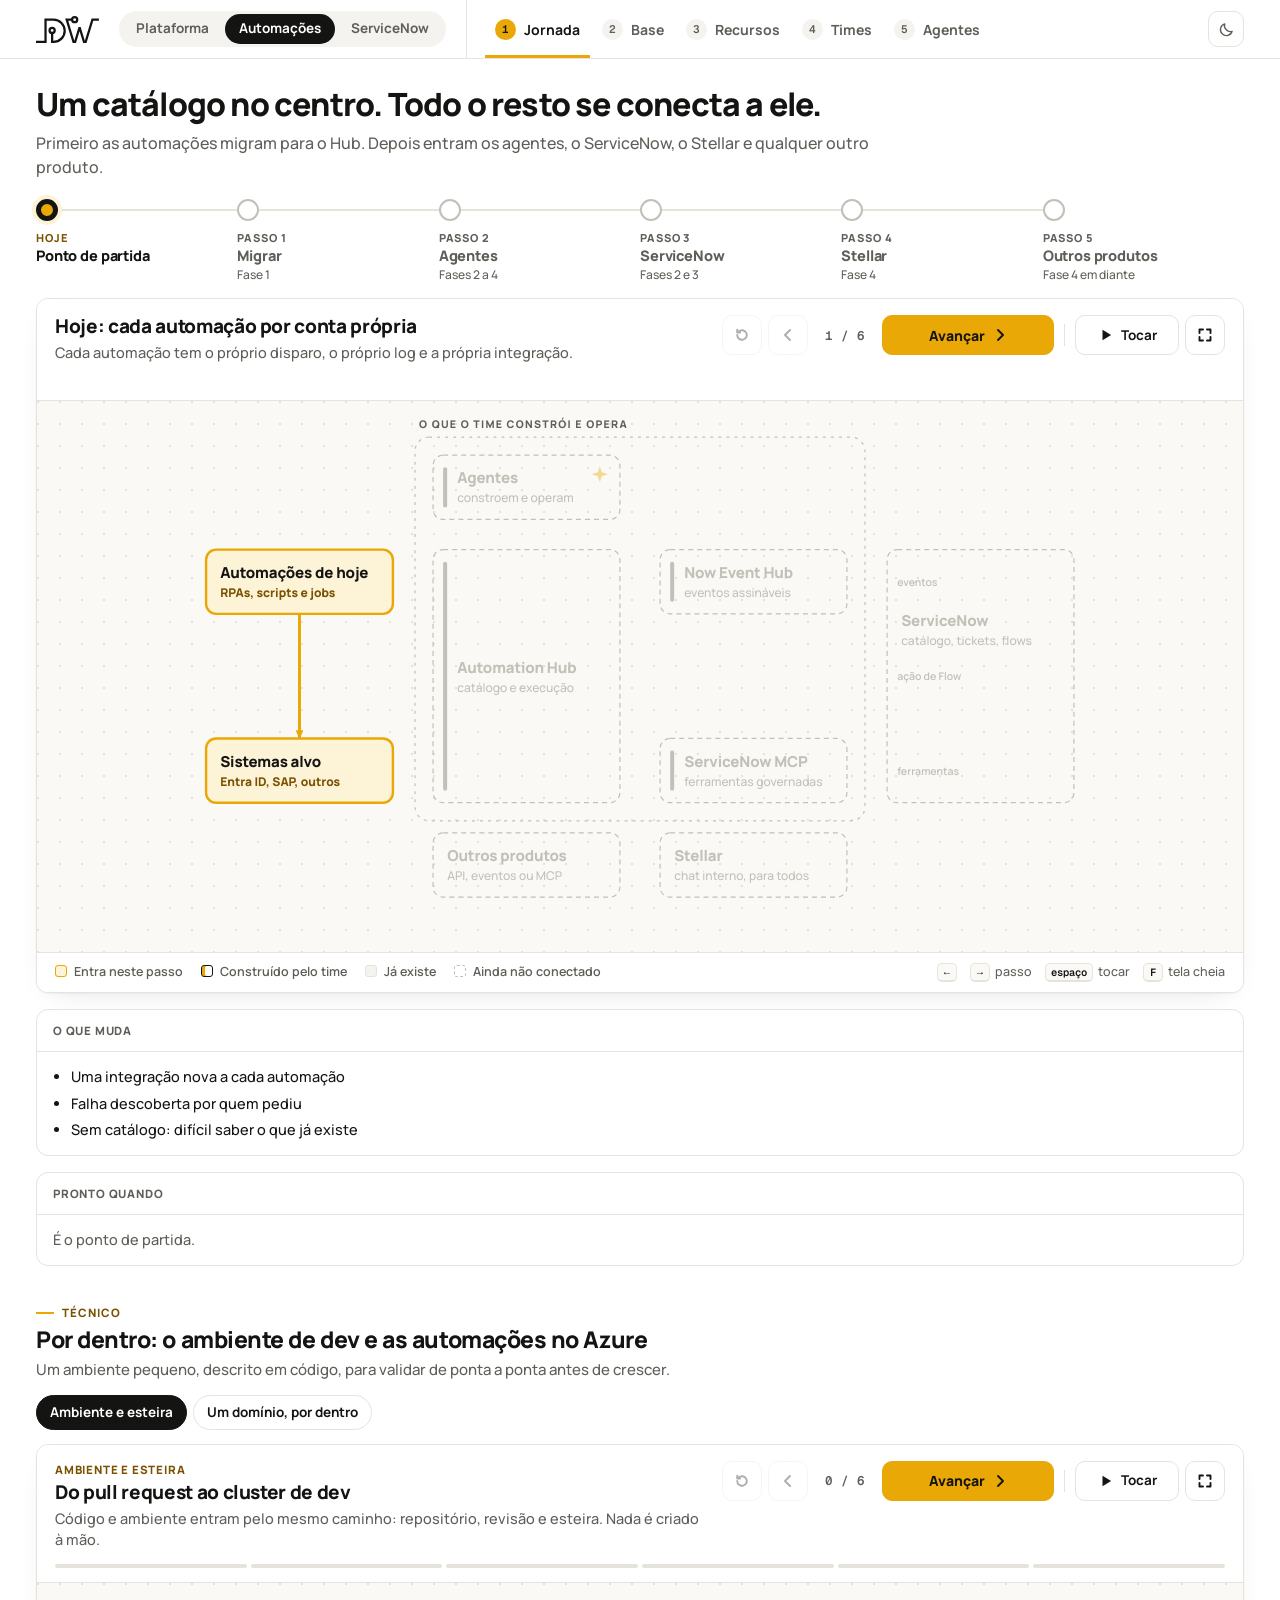
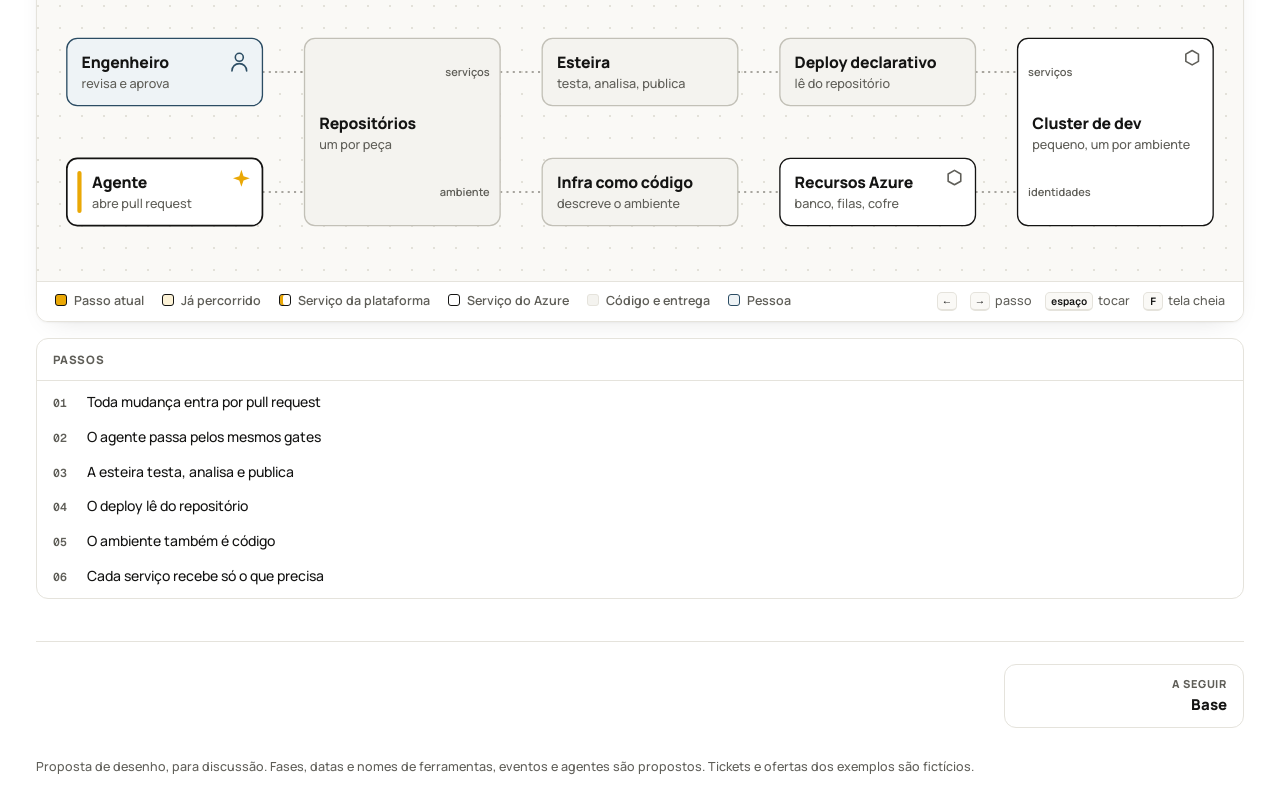
==== commit efc477ec: "Fluxos voltam a mostrar o mapa inteiro desde o começo - O mapa da plataforma aparece inteiro antes d" ====
--- a/automacoes/index.html
+++ b/automacoes/index.html
@@ -4,10 +4,10 @@
 <meta charset="utf-8">
 <meta name="viewport" content="width=device-width,initial-scale=1,viewport-fit=cover">
 <meta name="robots" content="noindex,nofollow">
-<link rel="icon" href="../assets/icon.svg?v=8" type="image/svg+xml">
+<link rel="icon" href="../assets/icon.svg?v=10" type="image/svg+xml">
 <title>Time de automações · DW Automation Platform</title>
-<link rel="stylesheet" href="../assets/site.css?v=8">
-<script src="../assets/theme.js?v=8"></script>
+<link rel="stylesheet" href="../assets/site.css?v=10">
+<script src="../assets/theme.js?v=10"></script>
 </head>
 <body>
 <header class="top">
@@ -28,10 +28,10 @@
 <footer class="wrap foot">
   <p>Proposta de desenho, para discussão. Fases, datas e nomes de ferramentas, eventos e agentes são propostos. Tickets e ofertas dos exemplos são fictícios.</p>
 </footer>
-<script src="../assets/map.js?v=8"></script>
-<script src="../assets/ui.js?v=8"></script>
-<script src="../assets/data.js?v=8"></script>
-<script src="../assets/team-data.js?v=8"></script>
-<script src="../assets/team.js?v=8"></script>
+<script src="../assets/map.js?v=10"></script>
+<script src="../assets/ui.js?v=10"></script>
+<script src="../assets/data.js?v=10"></script>
+<script src="../assets/team-data.js?v=10"></script>
+<script src="../assets/team.js?v=10"></script>
 </body>
 </html>
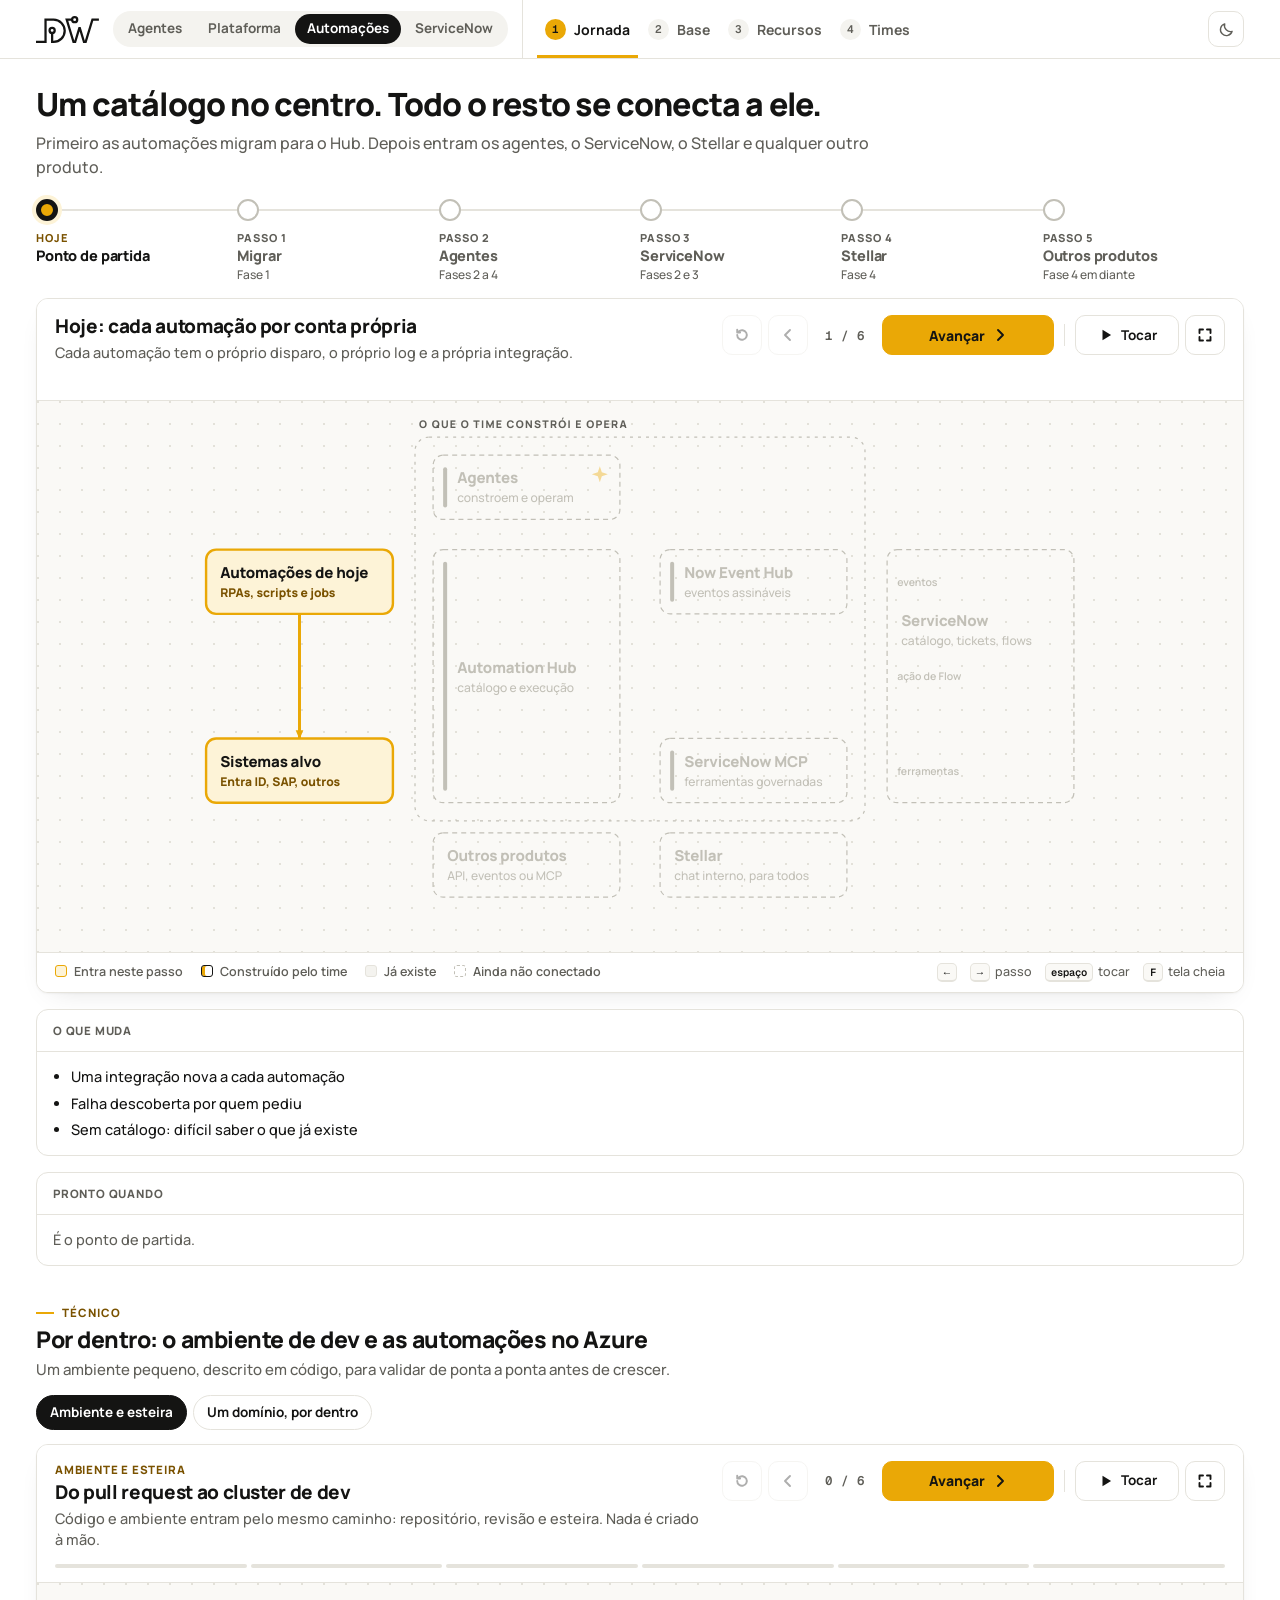
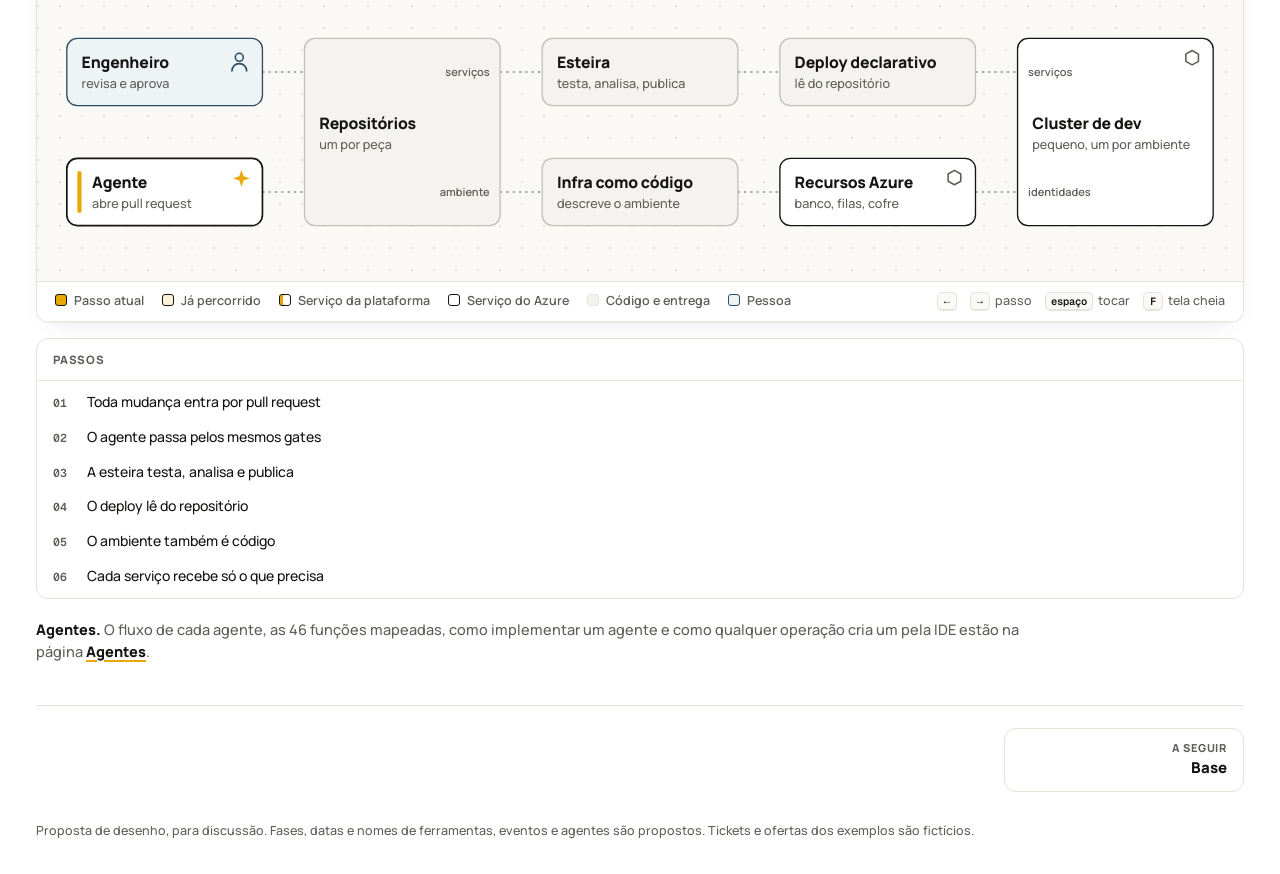
==== commit ee85133d: "Página Agentes como entrada do site: criar pela IDE, agentes do DW, governança e decisão; a platafor" ====
--- a/automacoes/index.html
+++ b/automacoes/index.html
@@ -4,10 +4,10 @@
 <meta charset="utf-8">
 <meta name="viewport" content="width=device-width,initial-scale=1,viewport-fit=cover">
 <meta name="robots" content="noindex,nofollow">
-<link rel="icon" href="../assets/icon.svg?v=10" type="image/svg+xml">
+<link rel="icon" href="../assets/icon.svg?v=11" type="image/svg+xml">
 <title>Time de automações · DW Automation Platform</title>
-<link rel="stylesheet" href="../assets/site.css?v=10">
-<script src="../assets/theme.js?v=10"></script>
+<link rel="stylesheet" href="../assets/site.css?v=11">
+<script src="../assets/theme.js?v=11"></script>
 </head>
 <body>
 <header class="top">
@@ -28,10 +28,10 @@
 <footer class="wrap foot">
   <p>Proposta de desenho, para discussão. Fases, datas e nomes de ferramentas, eventos e agentes são propostos. Tickets e ofertas dos exemplos são fictícios.</p>
 </footer>
-<script src="../assets/map.js?v=10"></script>
-<script src="../assets/ui.js?v=10"></script>
-<script src="../assets/data.js?v=10"></script>
-<script src="../assets/team-data.js?v=10"></script>
-<script src="../assets/team.js?v=10"></script>
+<script src="../assets/map.js?v=11"></script>
+<script src="../assets/ui.js?v=11"></script>
+<script src="../assets/data.js?v=11"></script>
+<script src="../assets/team-data.js?v=11"></script>
+<script src="../assets/team.js?v=11"></script>
 </body>
 </html>
--- a/assets/site.css
+++ b/assets/site.css
@@ -1,5 +1,5 @@
 /* DW Automation Platform. A identidade vem do logo do Digital Workplace: preto e amarelo, traço único, nós em círculo.
-   Dois temas com a mesma paleta: branco por padrão, escuro por escolha. Três páginas com o mesmo cabeçalho; o conteúdo vem dos arquivos de dados em assets/.
+   Dois temas com a mesma paleta: branco por padrão, escuro por escolha. Quatro páginas com o mesmo cabeçalho; o conteúdo vem dos arquivos de dados em assets/.
    Regra de cor: o amarelo marca o agora (o passo atual, o botão de avançar); o preto marca o que está escolhido; o resto é neutro. */
 @font-face{font-family:"Manrope";src:url("fonts/manrope.woff2") format("woff2");font-weight:200 800;font-style:normal;font-display:swap;
   unicode-range:U+0000-00FF,U+0131,U+0152-0153,U+02BB-02BC,U+02C6,U+02DA,U+02DC,U+2000-206F,U+20AC,U+2122,U+2212,U+2215,U+FEFF,U+FFFD}
@@ -42,7 +42,7 @@
 
 /* cabeçalho: marca, páginas, seções e tema em uma linha só, que acompanha a rolagem */
 .top{position:sticky;top:0;z-index:30;background:var(--bg);border-bottom:1px solid var(--line)}
-.top-in{display:flex;flex-wrap:wrap;align-items:center;gap:0 20px;min-height:58px}
+.top-in{display:flex;flex-wrap:wrap;align-items:center;gap:0 14px;min-height:58px}
 .brand{display:flex;align-items:center;gap:13px;color:var(--ink);text-decoration:none;flex:none}
 .logo{display:block;height:27px;width:auto;overflow:visible}
 :root[data-theme="dark"] .logo{color:var(--amber)}
@@ -50,12 +50,12 @@
 .brand-t b{font-size:15px;font-weight:800;letter-spacing:-.01em}
 .brand-t small{font-size:11.5px;font-weight:600;color:var(--muted)}
 .pages{display:flex;flex:none;gap:2px;padding:3px;border-radius:var(--r-pill);background:var(--faint)}
-.pages a{color:var(--muted);text-decoration:none;font-weight:700;font-size:13.5px;line-height:1.3;padding:6px 14px;border-radius:var(--r-pill);white-space:nowrap;transition:color .12s,background .12s}
+.pages a{color:var(--muted);text-decoration:none;font-weight:700;font-size:13.5px;line-height:1.3;padding:6px 12px;border-radius:var(--r-pill);white-space:nowrap;transition:color .12s,background .12s}
 .pages a:hover{color:var(--ink)}
 .pages a[aria-current="page"]{background:var(--on);color:var(--on-ink)}
-.tabs{display:flex;flex:1;min-width:0;gap:2px;align-self:stretch;overflow-x:auto;scrollbar-width:none;padding-left:18px;border-left:1px solid var(--line)}
+.tabs{display:flex;flex:1;min-width:0;gap:2px;align-self:stretch;overflow-x:auto;scrollbar-width:none;padding-left:14px;border-left:1px solid var(--line)}
 .tabs::-webkit-scrollbar{display:none}
-.tab{appearance:none;border:0;background:none;color:var(--muted);font-weight:700;font-size:14px;padding:0 10px;box-shadow:inset 0 -3px 0 transparent;cursor:pointer;white-space:nowrap;display:flex;align-items:center;gap:8px;transition:color .12s}
+.tab{appearance:none;border:0;background:none;color:var(--muted);font-weight:700;font-size:14px;padding:0 8px;box-shadow:inset 0 -3px 0 transparent;cursor:pointer;white-space:nowrap;display:flex;align-items:center;gap:8px;transition:color .12s}
 .tab:hover{color:var(--ink)}
 .tab i{flex:none;display:grid;place-items:center;width:21px;height:21px;border-radius:50%;background:var(--faint);font:600 11px var(--mono);font-style:normal;color:var(--muted)}
 .tab[aria-current="page"]{color:var(--ink);box-shadow:inset 0 -3px 0 var(--amber)}
@@ -83,7 +83,7 @@
 .seg{display:flex;flex-wrap:wrap;gap:8px 18px;align-items:center}
 .seg-grp{display:flex;flex-wrap:wrap;gap:6px;align-items:center;min-width:0}
 .seg-g{font-size:11.5px;font-weight:800;letter-spacing:.07em;text-transform:uppercase;color:var(--muted);margin-right:3px}
-.seg-b{appearance:none;display:inline-flex;align-items:center;gap:7px;border:1px solid var(--line);border-radius:var(--r-pill);background:var(--card);color:var(--ink);font-weight:700;font-size:13.5px;line-height:1.2;padding:8px 13px;cursor:pointer;white-space:nowrap;transition:background .12s,border-color .12s,color .12s}
+.seg-b{appearance:none;display:inline-flex;align-items:center;gap:7px;border:1px solid var(--line);border-radius:var(--r-pill);background:var(--card);color:var(--ink);font-weight:700;font-size:13.5px;line-height:1.2;padding:8px 13px;cursor:pointer;white-space:nowrap;text-decoration:none;transition:background .12s,border-color .12s,color .12s}
 .seg-b:hover{border-color:var(--ink)}
 .seg-b[aria-pressed="true"]{background:var(--on);border-color:var(--on);color:var(--on-ink)}
 .seg-b i{font:600 10.5px var(--mono);font-style:normal;color:var(--muted)}
@@ -369,6 +369,28 @@
 .stepper li{border:1px solid var(--line);border-radius:var(--r-s);background:var(--card);padding:12px 14px 14px;display:grid;gap:2px;align-content:start}
 .stepper small{font:600 11.5px var(--mono);color:var(--amber-ink)}
 .stepper b{font-size:15px;font-weight:800} .stepper span{font-size:13.5px;color:var(--muted)}
+.cards.n2{grid-template-columns:repeat(2,minmax(0,1fr))}
+
+/* página Agentes: retorno e esforço em quatro quadrantes, e as fases em ordem, cada uma com o critério de saída */
+.mx{display:grid;grid-template-columns:20px minmax(0,1fr);gap:8px 10px}
+.mx-y,.mx-x{font-size:11px;font-weight:800;letter-spacing:.08em;text-transform:uppercase;color:var(--muted);white-space:nowrap}
+.mx-y{writing-mode:vertical-rl;transform:rotate(180deg);align-self:center;justify-self:center}
+.mx-x{grid-column:2;justify-self:end}
+.mx-g{display:grid;grid-template-columns:repeat(2,minmax(0,1fr));gap:8px}
+.mx-q{border:1px solid var(--line);border-radius:var(--r);background:var(--card);padding:14px 16px 16px;display:grid;gap:4px;align-content:start}
+.mx-q small{font-size:10.5px;font-weight:800;letter-spacing:.07em;text-transform:uppercase;color:var(--muted)}
+.mx-q b{font-size:17px;font-weight:800;letter-spacing:-.015em}
+.mx-q span{font-size:14.5px;color:var(--muted)}
+.mx-q.q-now{background:var(--amber-soft);border-color:var(--amber);box-shadow:inset 0 3px 0 var(--amber)}
+.mx-q.q-now small{color:var(--amber-ink)}
+.mx-q.q-plan{box-shadow:inset 0 3px 0 var(--ink)}
+.mx-q.q-wait{border-style:dashed;border-color:var(--ghost);background:none}
+.order{list-style:none;margin:0;padding:0;display:grid;gap:6px;grid-template-columns:repeat(5,minmax(0,1fr))}
+.order li{border:1px solid var(--line);border-radius:var(--r-s);background:var(--card);padding:12px 14px 14px;display:grid;gap:3px;align-content:start}
+.order small{font:600 11.5px var(--mono);color:var(--amber-ink)}
+.order b{font-size:15px;font-weight:800}
+.order span{font-size:13.5px;color:var(--muted)}
+.order em{font-style:normal;font-size:10.5px;font-weight:800;letter-spacing:.07em;text-transform:uppercase;color:var(--ink);margin-top:6px;padding-top:8px;border-top:1px solid var(--faint)}
 
 /* tela cheia: vai o palco e, quando existe, o menu ou a linha do tempo acima dele. O desenho ocupa a altura toda; o quadro rola por dentro. */
 .part:fullscreen,.work:fullscreen{background:var(--bg);padding:20px 24px;overflow:hidden}
@@ -419,6 +441,7 @@
 .nd.act .box{fill:var(--amber);stroke:#141413;stroke-width:2.2}
 .nd.act .t,.nd.act .s,.nd.act .pt{fill:#141413} .nd.act .ico{stroke:#141413} .nd.act.core .ico{fill:#141413;stroke:none} .nd.act .acc{fill:#141413}
 .nd.swap .s{fill:var(--amber-ink);font-weight:800} .nd.act.swap .s{fill:#141413}
+.nd.go:not(.act):not(.ghost) .acc{fill:var(--go)} .nd.stop:not(.act):not(.ghost) .acc{fill:var(--stop)}   /* as cores do semáforo, no mapa da governança */
 .nd.new .box{fill:var(--amber-soft);stroke:var(--amber);stroke-width:2.4}
 .nd.new .s{fill:var(--amber-ink);font-weight:800}
 .nd.ghost .box{fill:none;stroke:var(--ghost);stroke-width:1.2;stroke-dasharray:5 4}
@@ -474,9 +497,9 @@
 .sq-row.next .sq-hop,.sq-row.next .sq-stop,.sq-row.next .sq-l{opacity:.45}
 @media (prefers-reduced-motion:reduce){ .sq-row.cur .sq-hop.run,.nd.pop,.nd.pulse .box,.prog button.cur.run:after{animation:none} .nd,.zone,.zone-l,.ed{transition:none} }
 
-/* larguras: abaixo de 1420 px a marca fica só com o logo; abaixo de 1220, as seções descem para uma segunda linha */
+/* larguras: abaixo de 1420 px a marca fica só com o logo; abaixo de 1260, as seções descem para uma segunda linha */
 @media (max-width:1420px){ .brand-t{display:none} }
-@media (max-width:1220px){
+@media (max-width:1260px){
   .top-in{gap:0 12px;padding-top:8px}
   .brand{margin-right:auto}
   .tabs{order:5;flex-basis:100%;border-left:0;padding-left:0;margin-inline:-10px;min-height:42px}
@@ -485,7 +508,7 @@
 @media (max-width:1365px){ .work{grid-template-columns:minmax(0,1fr)} .side{position:static;max-height:none;overflow:visible} }
 /* quando os controles não cabem ao lado do texto do passo, eles vão para cima dele: a altura do texto não mexe no lugar dos botões */
 @media (max-width:932px){ .stage.play .ctl{order:-1;flex:1 1 100%} }
-@media (max-width:1000px){ .stepper,.cards,.cols.n6{grid-template-columns:repeat(2,minmax(0,1fr))} .ac{grid-column:span 6} .ac.wide{grid-column:1/-1} }
+@media (max-width:1000px){ .stepper,.cards,.cols.n6{grid-template-columns:repeat(2,minmax(0,1fr))} .ac{grid-column:span 6} .ac.wide{grid-column:1/-1} .order{grid-template-columns:minmax(0,1fr)} }
 @media (max-width:760px){
   .top{position:static}
   .stage-head{top:0}
@@ -493,6 +516,8 @@
   .rhead{display:none}
   .rstep{grid-template-columns:30px minmax(0,1fr)} .rstep p,.rstep .tagc{grid-column:2}
   .ladder,.sem{grid-template-columns:minmax(0,1fr)}
+  .tabs{flex-wrap:wrap;overflow:visible;min-height:0}   /* no telefone, as seções quebram em linhas: nenhuma fica escondida */
+  .tab{height:40px}
   .ac,.ac.wide{grid-column:1/-1}
   .ac.wide .fld li{grid-template-columns:minmax(0,1fr);padding:8px 0}
   .board{padding:12px}
@@ -510,7 +535,8 @@
     linear-gradient(to left,rgba(10,10,10,.22),transparent) right center/12px 100% no-repeat scroll,var(--canvas)}
 }
 @media (max-width:640px){
-  .cards,.cols.n6,.jumps{grid-template-columns:minmax(0,1fr)}
+  .cards,.cards.n2,.cols.n6,.jumps{grid-template-columns:minmax(0,1fr)}
+  .mx{grid-template-columns:minmax(0,1fr)} .mx-y,.mx-x{display:none} .mx-g{grid-template-columns:minmax(0,1fr)}
   .pager{flex-direction:column} .pg,.pg.nx{min-width:0;width:100%;margin-left:0}
   /* tabela vira lista: uma linha por bloco, o nome da coluna antes de cada valor */
   .tscroll table,.tscroll tbody,.tscroll tr,.tscroll td{display:block}
@@ -521,4 +547,7 @@
   .tscroll td:not(:first-child){margin-top:6px}
   .tscroll td:not(:first-child):before{content:attr(data-th);display:block;font-size:10.5px;font-weight:800;letter-spacing:.07em;text-transform:uppercase;color:var(--muted)}
 }
-@media (max-width:520px){ .tl-b span{display:none} .tl-b b{letter-spacing:.02em} .pages{flex:1} .pages a{flex:1;text-align:center} .brand{margin-right:0} .top-in{gap:8px 10px} }
+@media (max-width:600px){ .pages{order:4;flex:1 1 100%;margin-bottom:4px} .pages a{flex:1 1 auto;text-align:center;padding-inline:6px} }   /* as quatro páginas ganham uma linha só delas */
+@media (max-width:520px){ .tl-b span{display:none} .tl-b b{letter-spacing:.02em} .top-in{gap:8px 10px} }
+@media (max-width:400px){ .pages a{padding-inline:4px;font-size:13px} .tab{padding-inline:6px;gap:6px} }
+@media (max-width:340px){ .pages a{padding-inline:2px;font-size:12px} }
